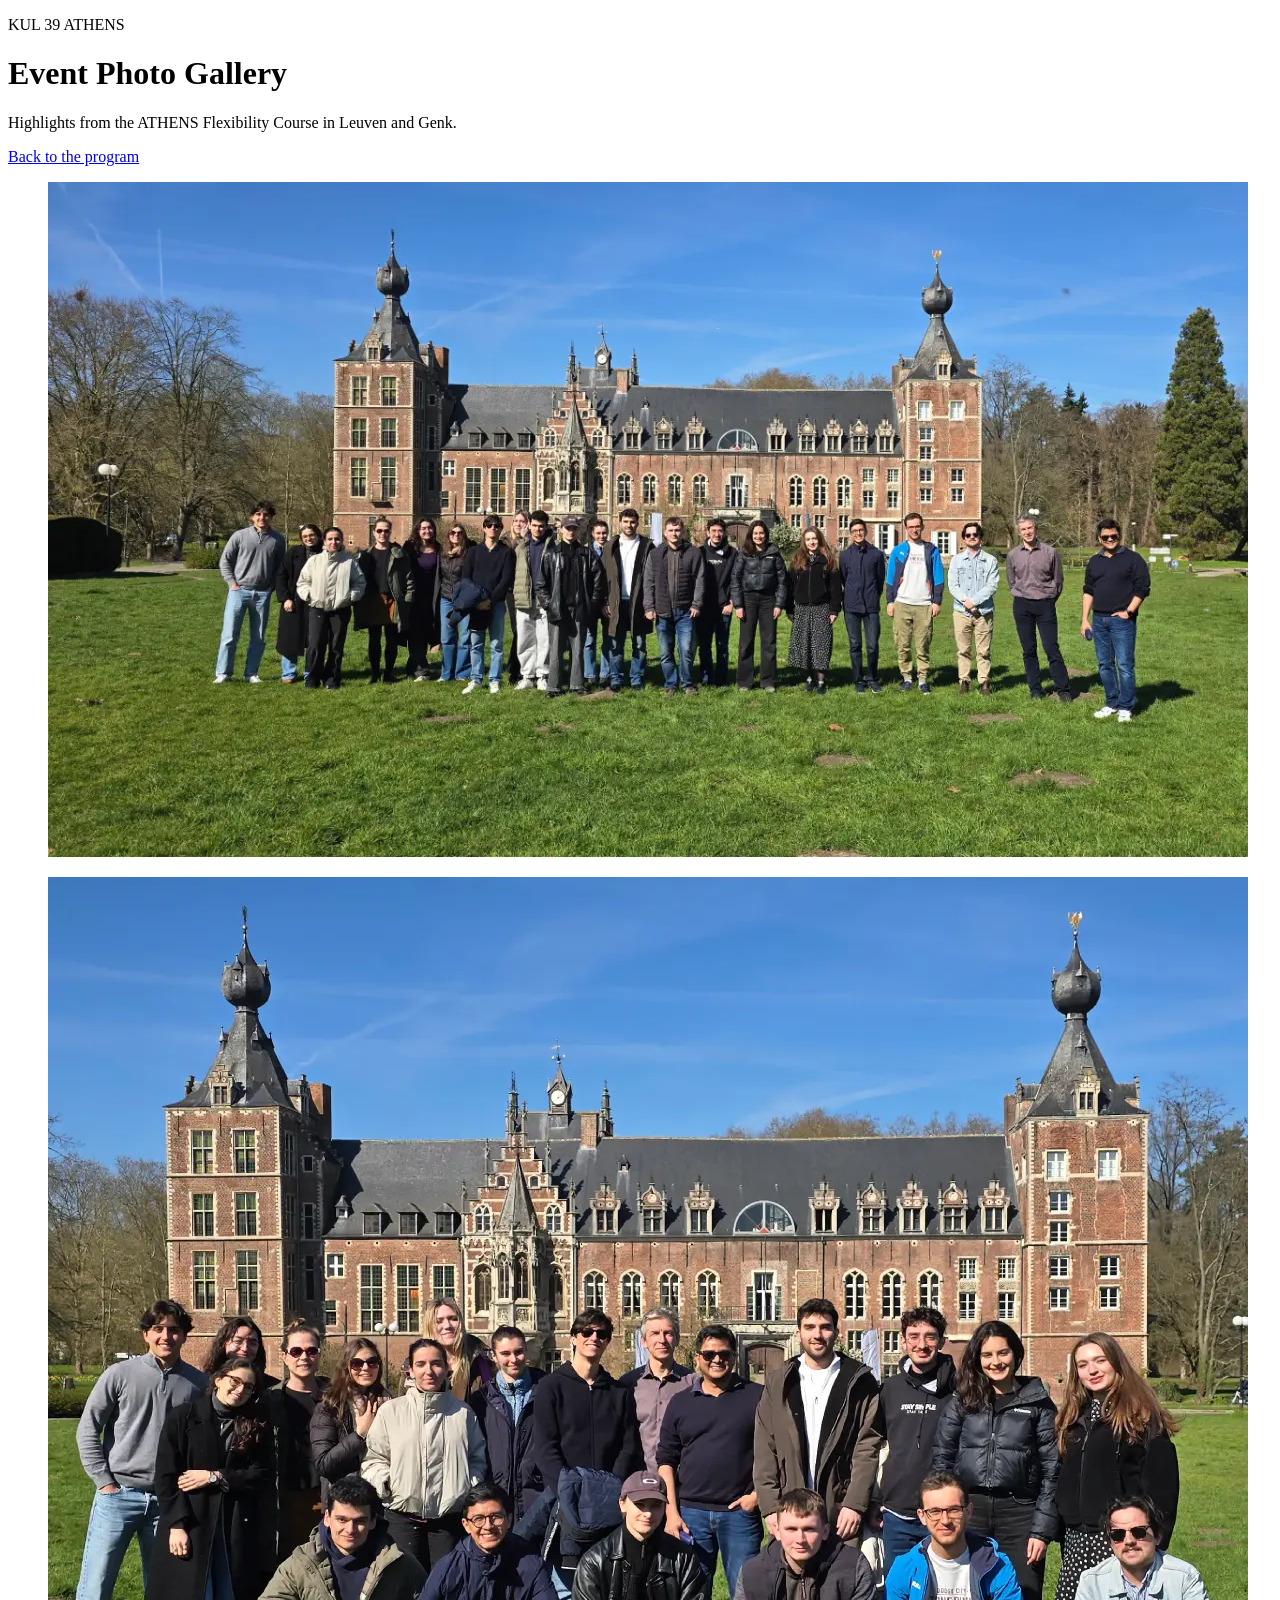
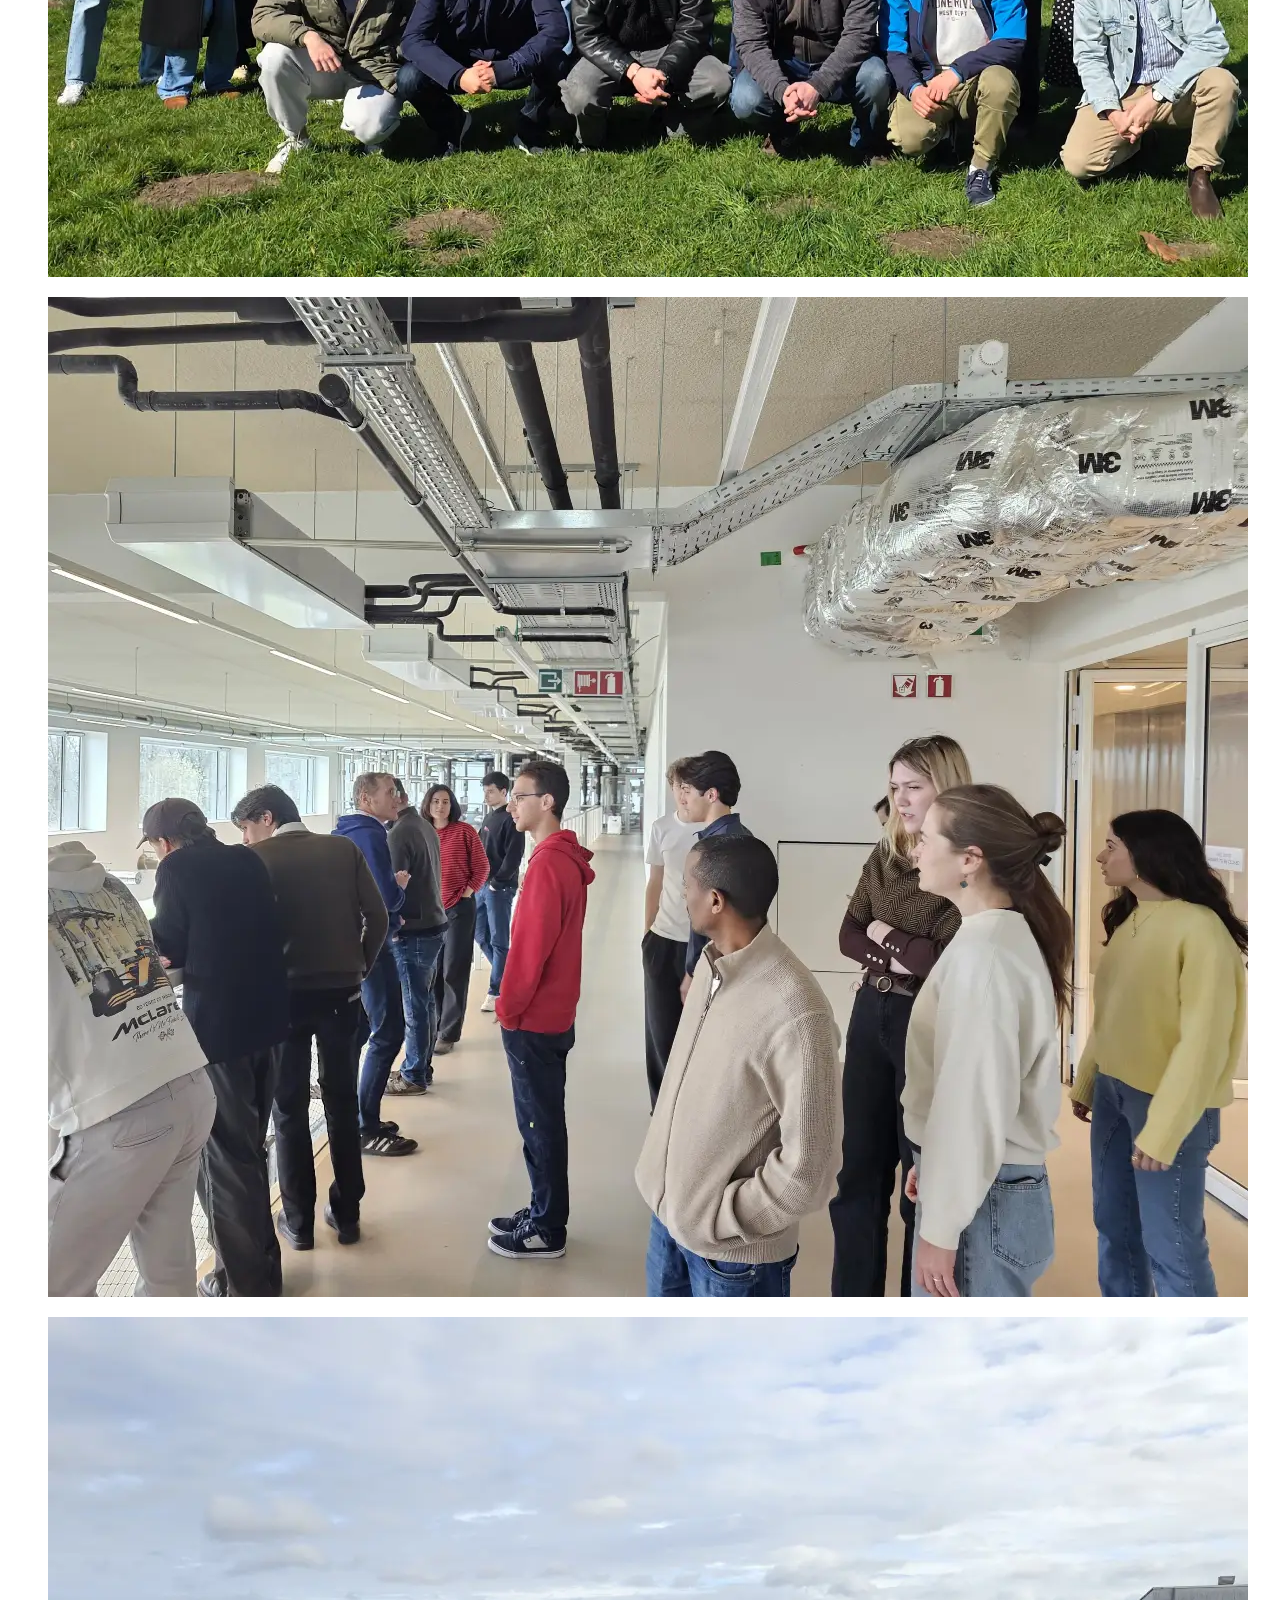
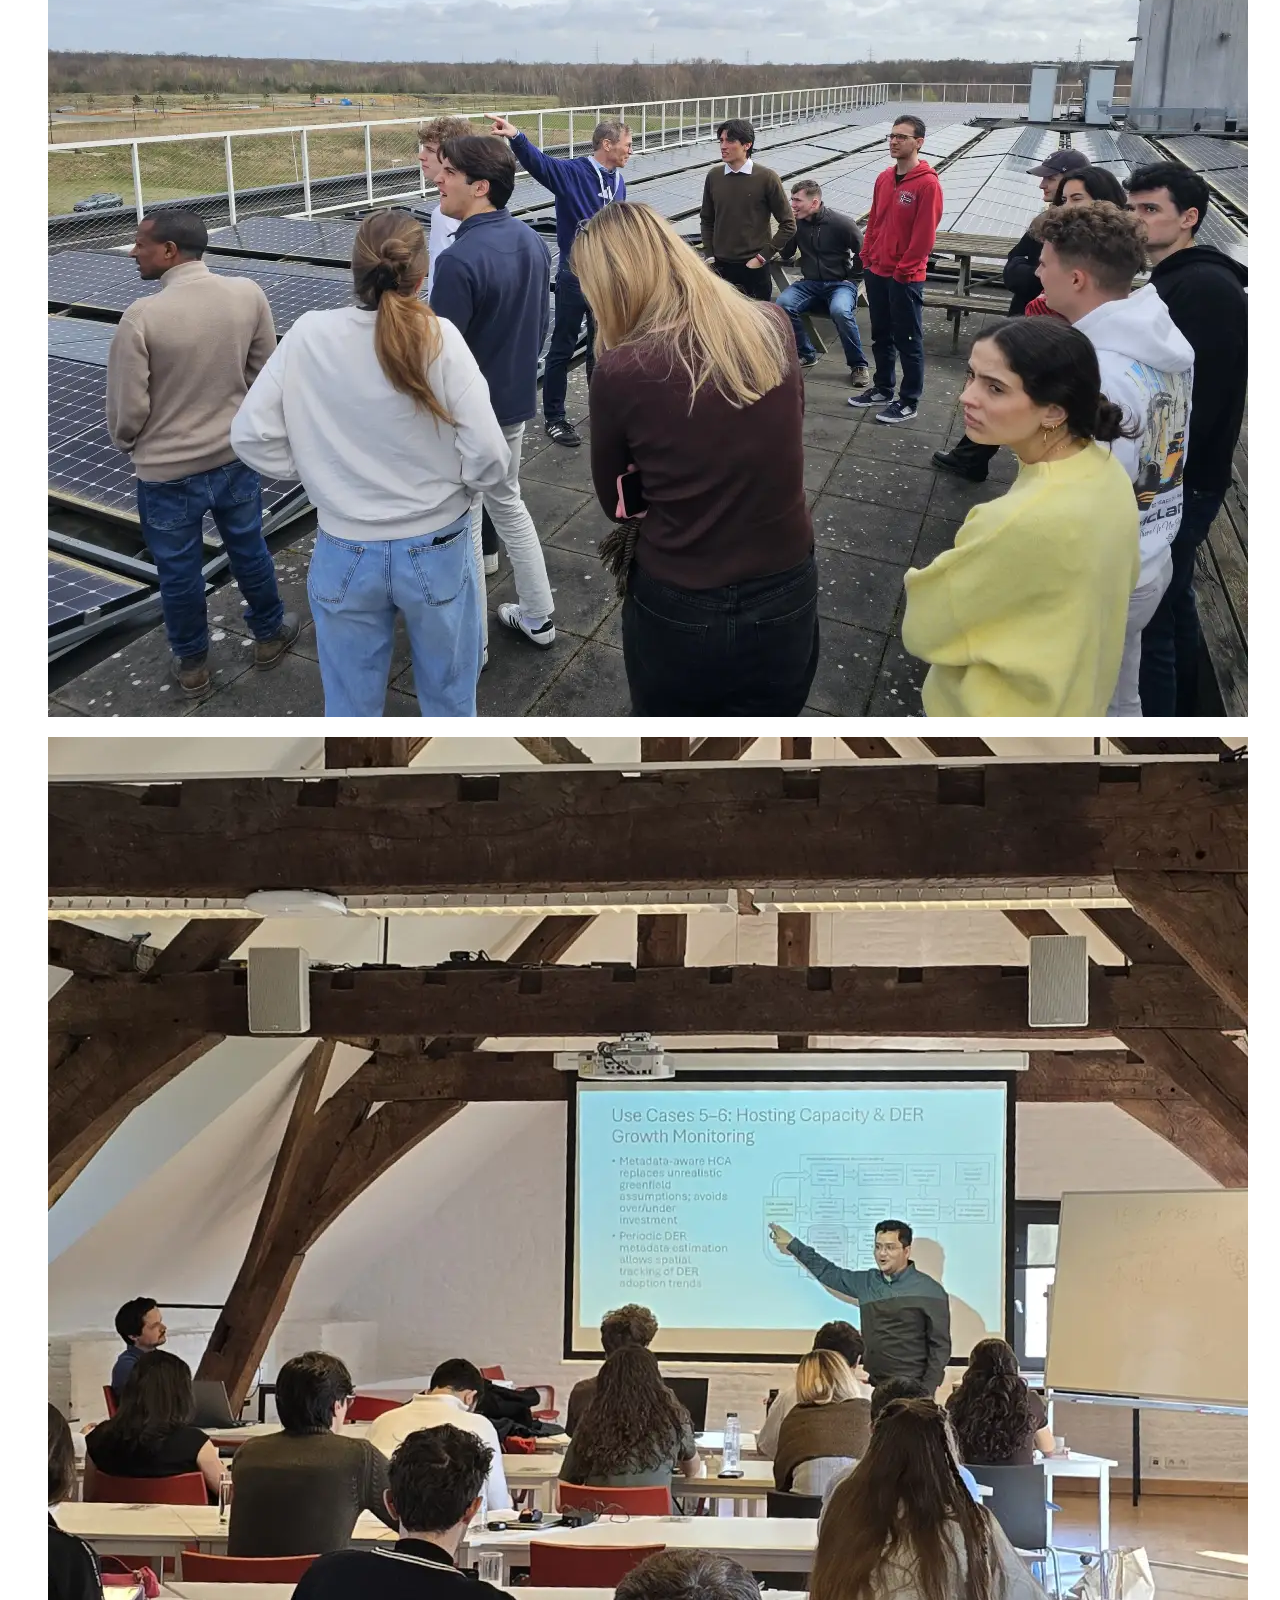
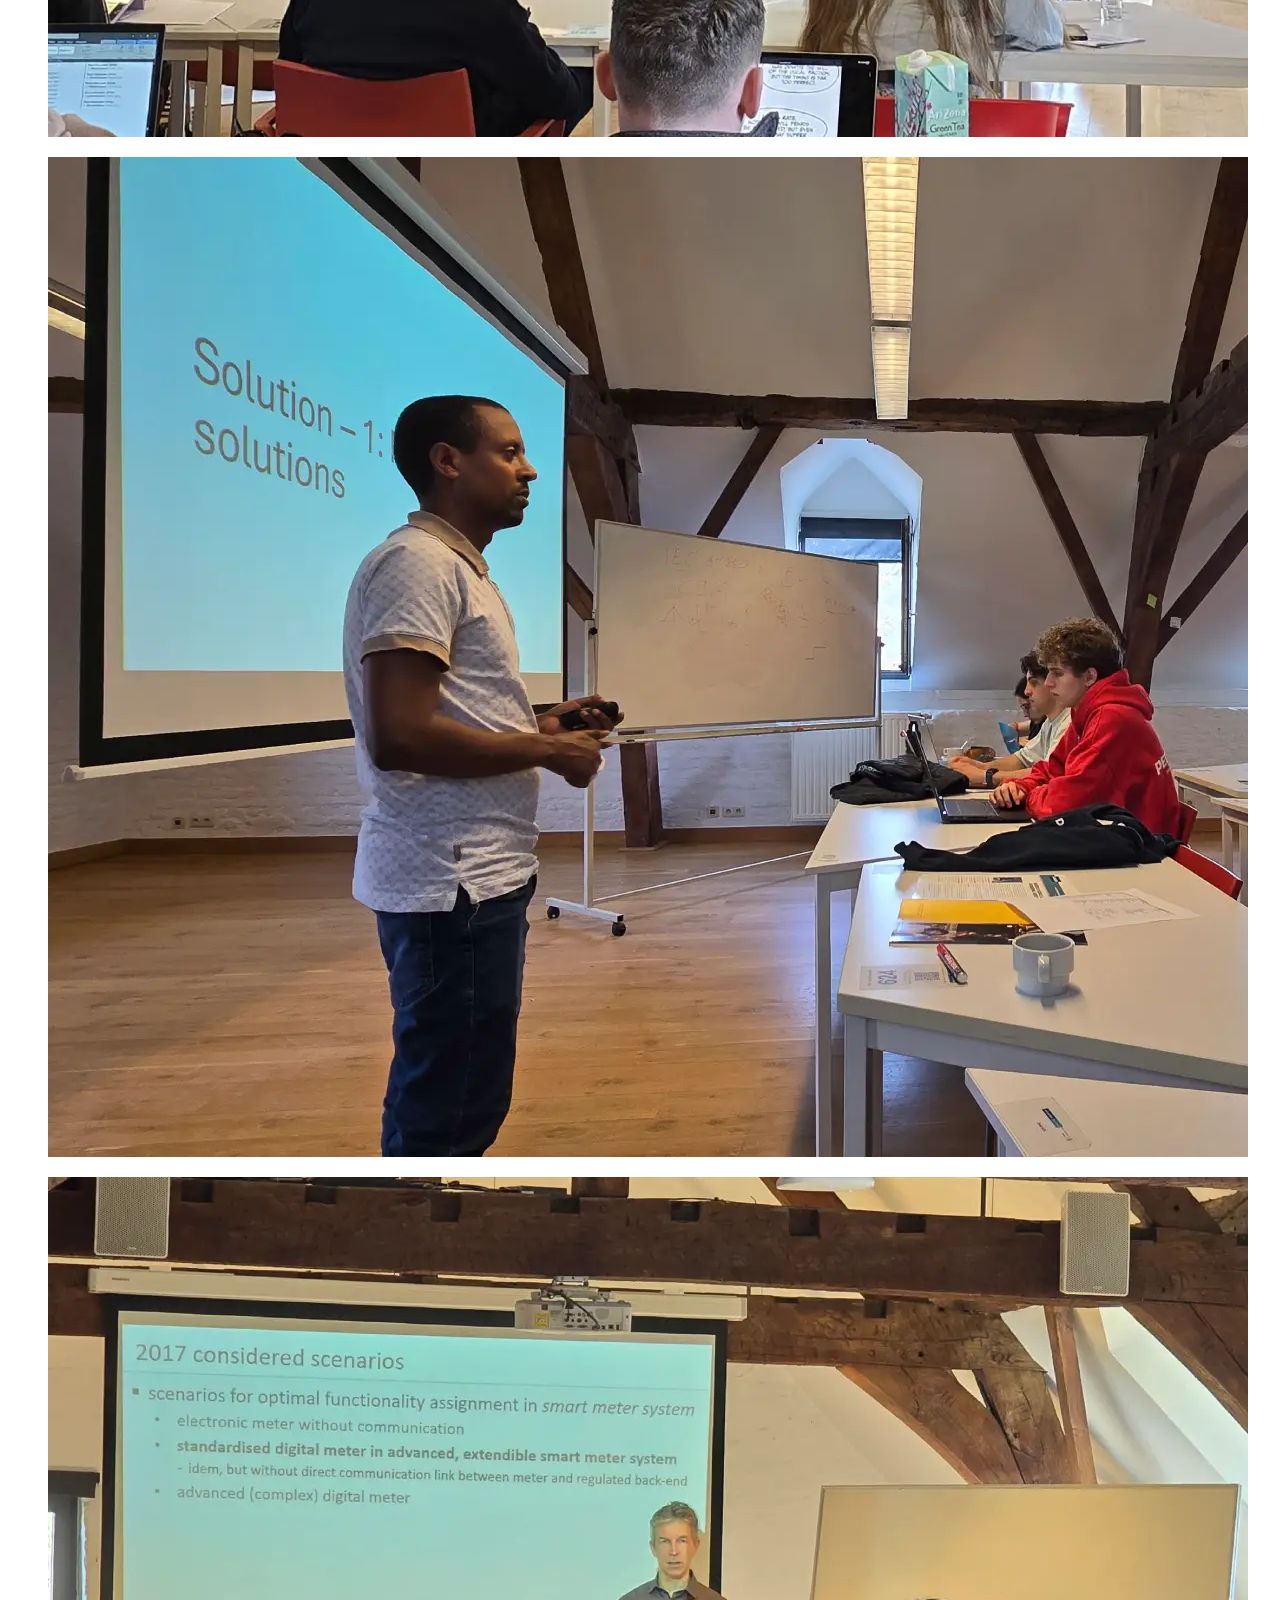
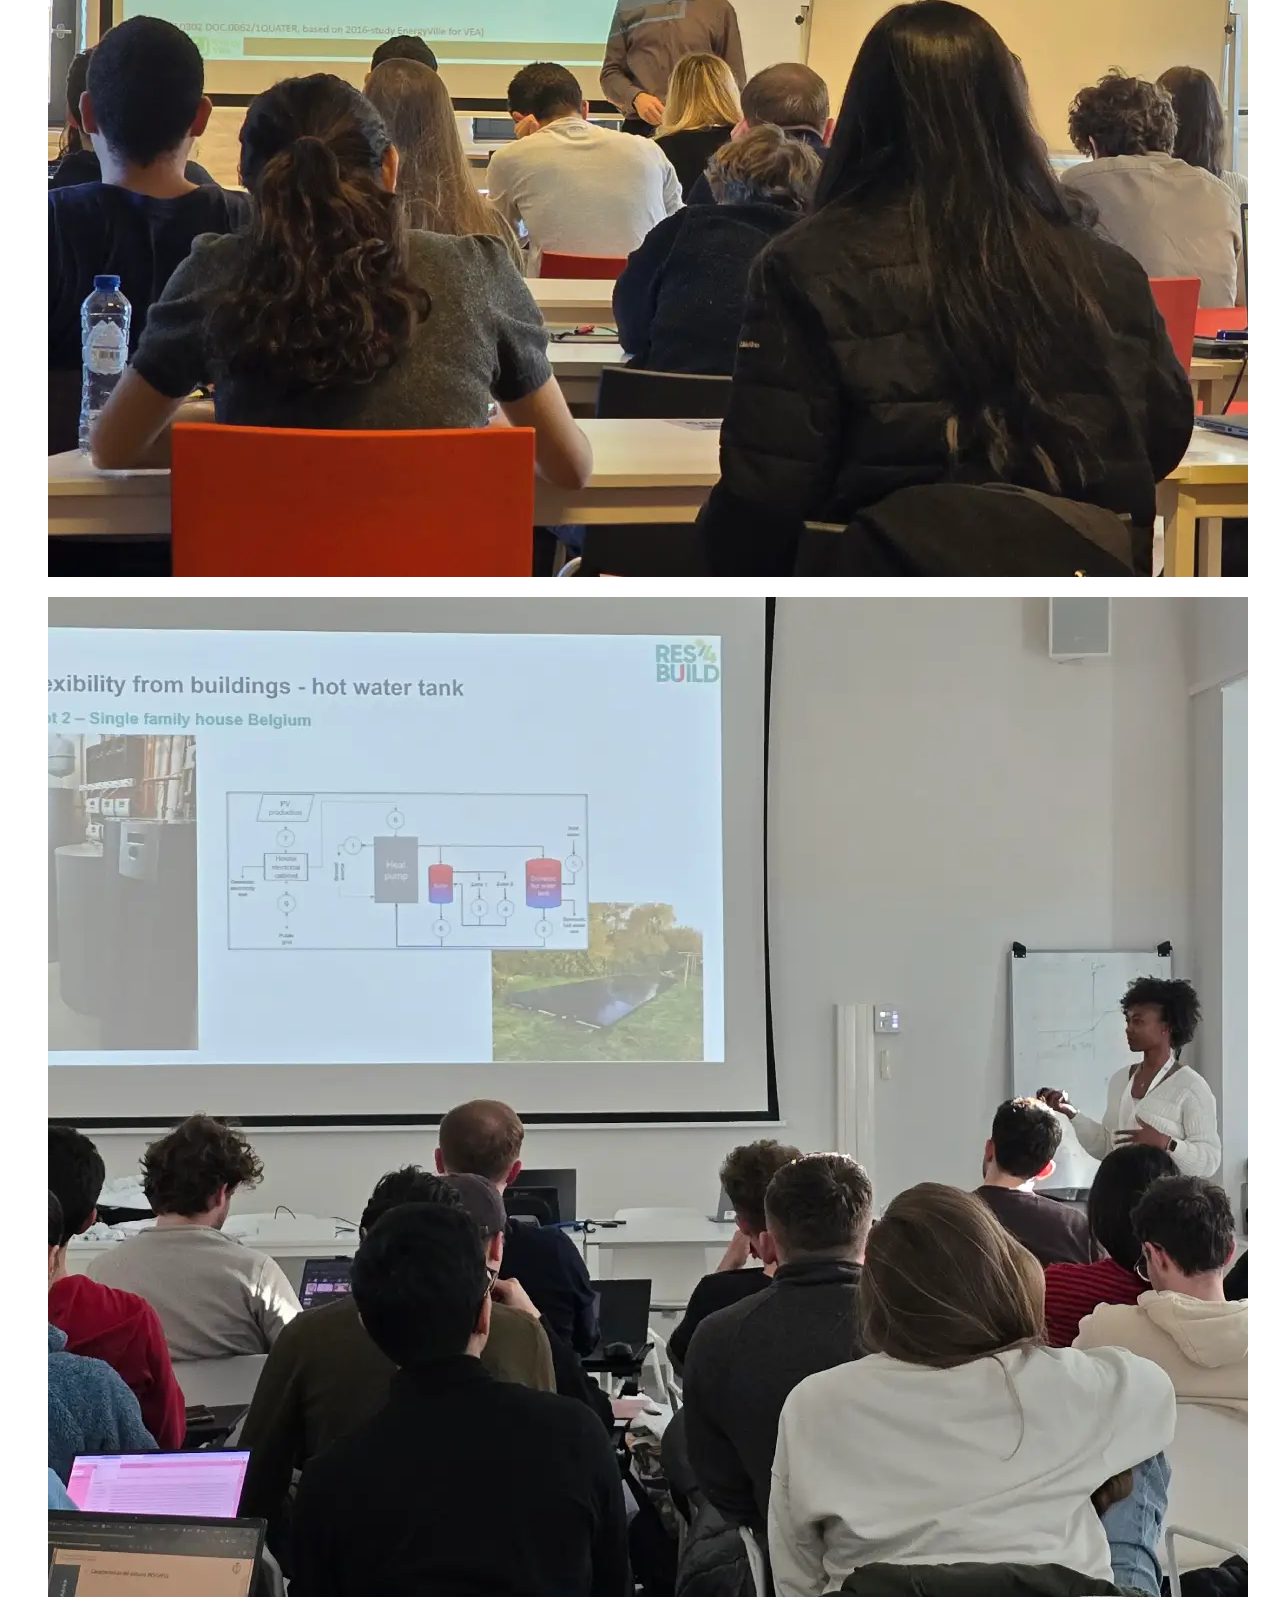
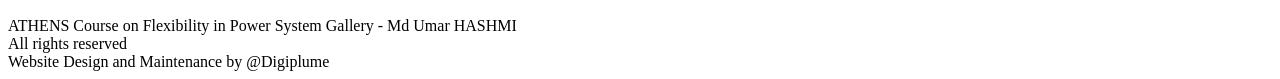
==== gallery.html @ 5d3e53ae "adding visuals" ====
<!doctype html>
<html lang="en">
  <head>
    <meta charset="UTF-8" />
    <meta
      name="viewport"
      content="width=device-width, initial-scale=1.0"
    />
    <title>ATHENS Flexibility Course Gallery</title>
    <meta
      name="description"
      content="Photo gallery of the ATHENS Flexibility Course event."
    />
    <link rel="stylesheet" href="styles.css" />
    <link rel="stylesheet" href="gallery.css" />
  </head>
  <body>
    <header class="hero">
      <div class="container">
        <p class="eyebrow">KUL 39 ATHENS</p>
        <h1>Event Photo Gallery</h1>
        <p class="subtitle">
          Highlights from the ATHENS Flexibility Course in Leuven and Genk.
        </p>

        <nav class="quick-nav" aria-label="Gallery navigation">
          <a href="index.html">Back to the program</a>
        </nav>
      </div>
    </header>

    <main class="container">
      <section class="section-card">
        <div class="gallery-grid">
          <figure class="gallery-item">
            <a href="assets/img/gallery/1.webp" target="_blank"
              rel="noopener">
              <img
                src="assets/img/gallery/1.webp"
                alt="KUL participants in front of Aarenberg castle"
                loading="lazy"
              />
            </a>
            <!-- <figcaption>in front of Aarenberg castle Leuven</figcaption> -->
          </figure>

          <figure class="gallery-item">
            <a href="assets/img/gallery/2.webp" target="_blank"
              rel="noopener">
              <img
                src="assets/img/gallery/2.webp"
                alt="in front of arenberg castle"
                loading="lazy"
              />
            </a>
            <!-- <figcaption>EnergyVille lab visit in Genk</figcaption> -->
          </figure>

          <figure class="gallery-item">
            <a href="assets/img/gallery/3.webp" target="_blank"
              rel="noopener">
              <img
                src="assets/img/gallery/3.webp"
                alt="Lab visit in Genk"
                loading="lazy"
              />
            </a>
            <!-- <figcaption>Industry talks</figcaption> -->
          </figure>

          <figure class="gallery-item">
            <a href="assets/img/gallery/4.webp" target="_blank"
              rel="noopener">
              <img
                src="assets/img/gallery/4.webp"
                alt="Lab visit in Genk"
                loading="lazy"
              />
            </a>
            <!-- <figcaption>Participants and instructors</figcaption> -->
          </figure>

          <figure class="gallery-item">
            <a href="assets/img/gallery/5.webp" target="_blank"
              rel="noopener">
              <img
                src="assets/img/gallery/5.webp"
                alt="Md Umar Hashmi giving a course"
                loading="lazy"
              />
            </a>
            <!-- <figcaption>Participants and instructors</figcaption> -->
          </figure>

          <figure class="gallery-item">
            <a href="assets/img/gallery/6.webp" target="_blank"
              rel="noopener">
              <img
                src="assets/img/gallery/6.webp"
                alt="Ilias giving course"
                loading="lazy"
              />
            </a>
            <!-- <figcaption>Participants and instructors</figcaption> -->
          </figure>

          <figure class="gallery-item">
            <a href="assets/img/gallery/7.webp" target="_blank"
              rel="noopener">
              <img
                src="assets/img/gallery/7.webp"
                alt="Geert giving a course"
                loading="lazy"
              />
            </a>
            <!-- <figcaption>Participants and instructors</figcaption> -->
          </figure>

          <figure class="gallery-item">
            <a href="assets/img/gallery/8.webp" target="_blank"
              rel="noopener">
              <img
                src="assets/img/gallery/8.webp"
                alt="Course in Leuven"
                loading="lazy"
              />
            </a>
            <!-- <figcaption>Participants and instructors</figcaption> -->
          </figure>



        </div>
      </section>
    </main>

    <footer>
      <div class="container">
        ATHENS Course on Flexibility in Power System Gallery - Md Umar HASHMI<br>
        All rights reserved<br>
        Website Design and Maintenance by @Digiplume
      </div>
    </footer>
  </body>
</html>
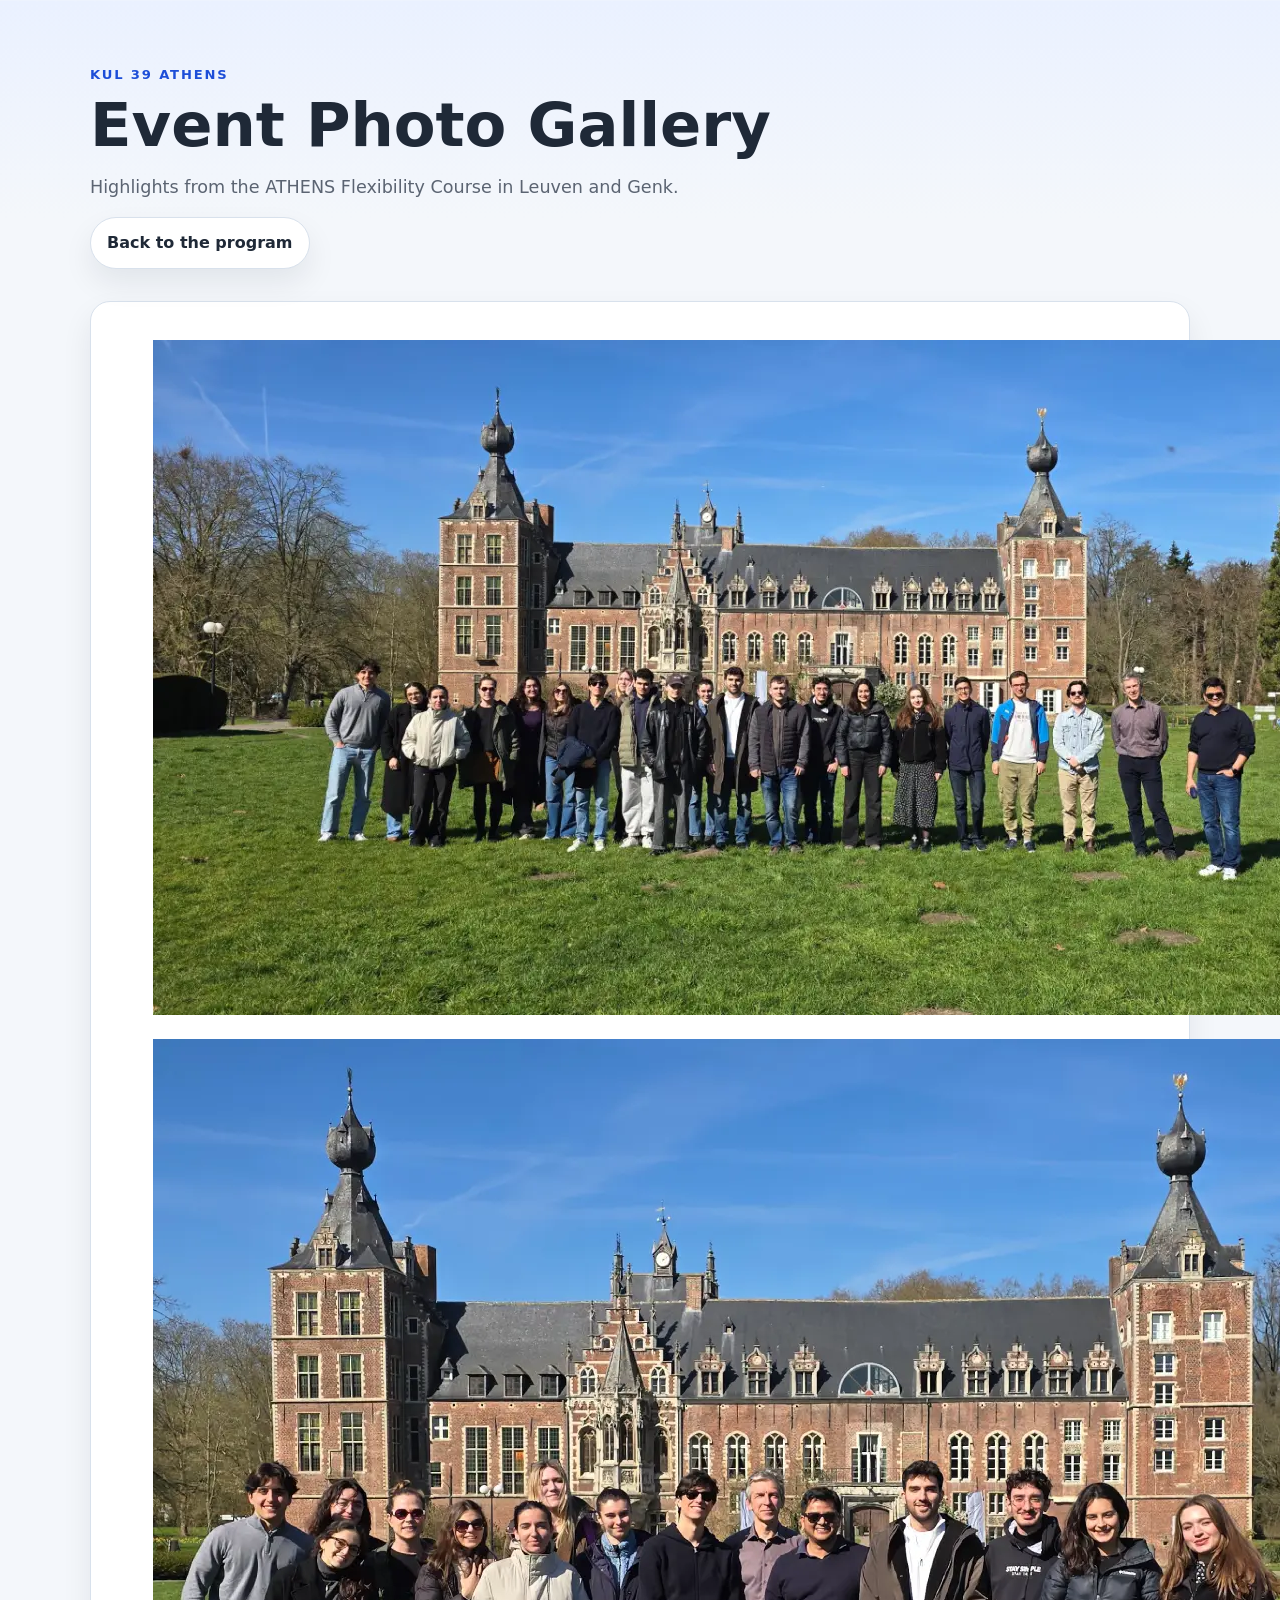
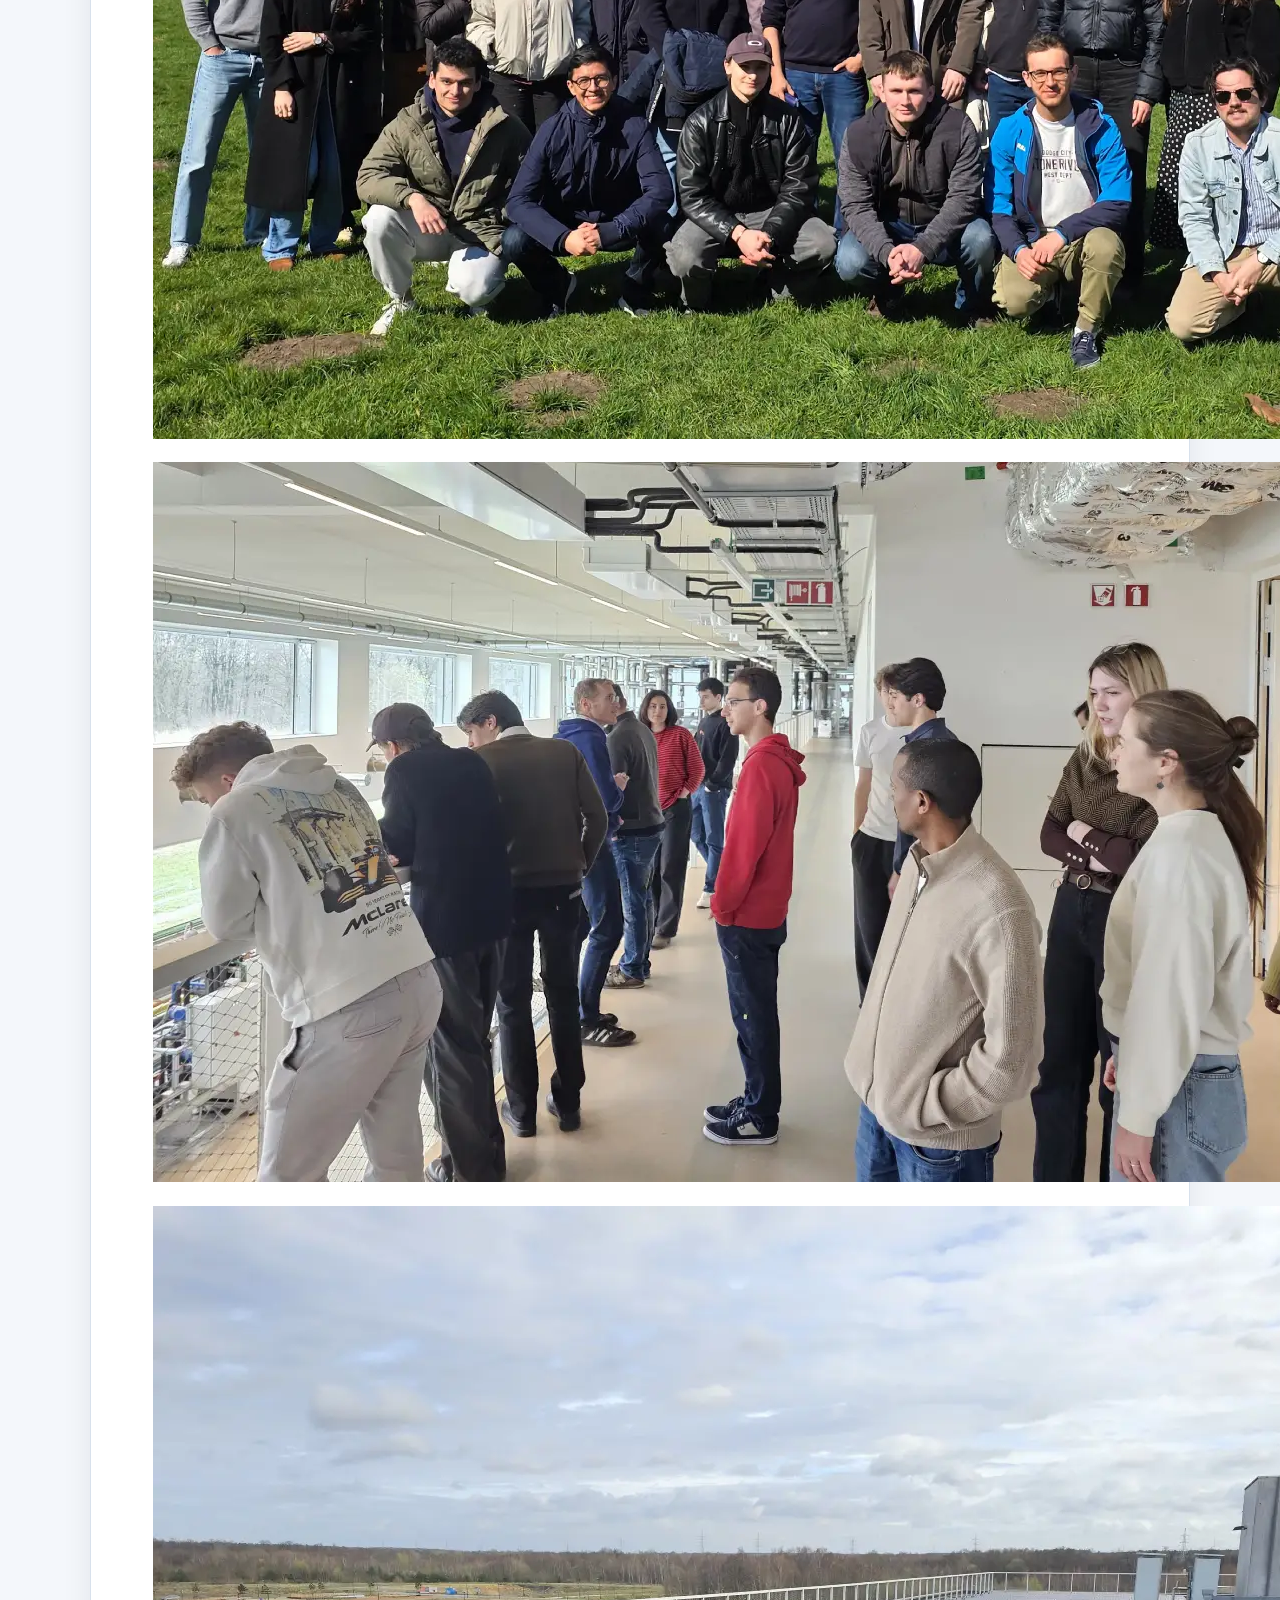
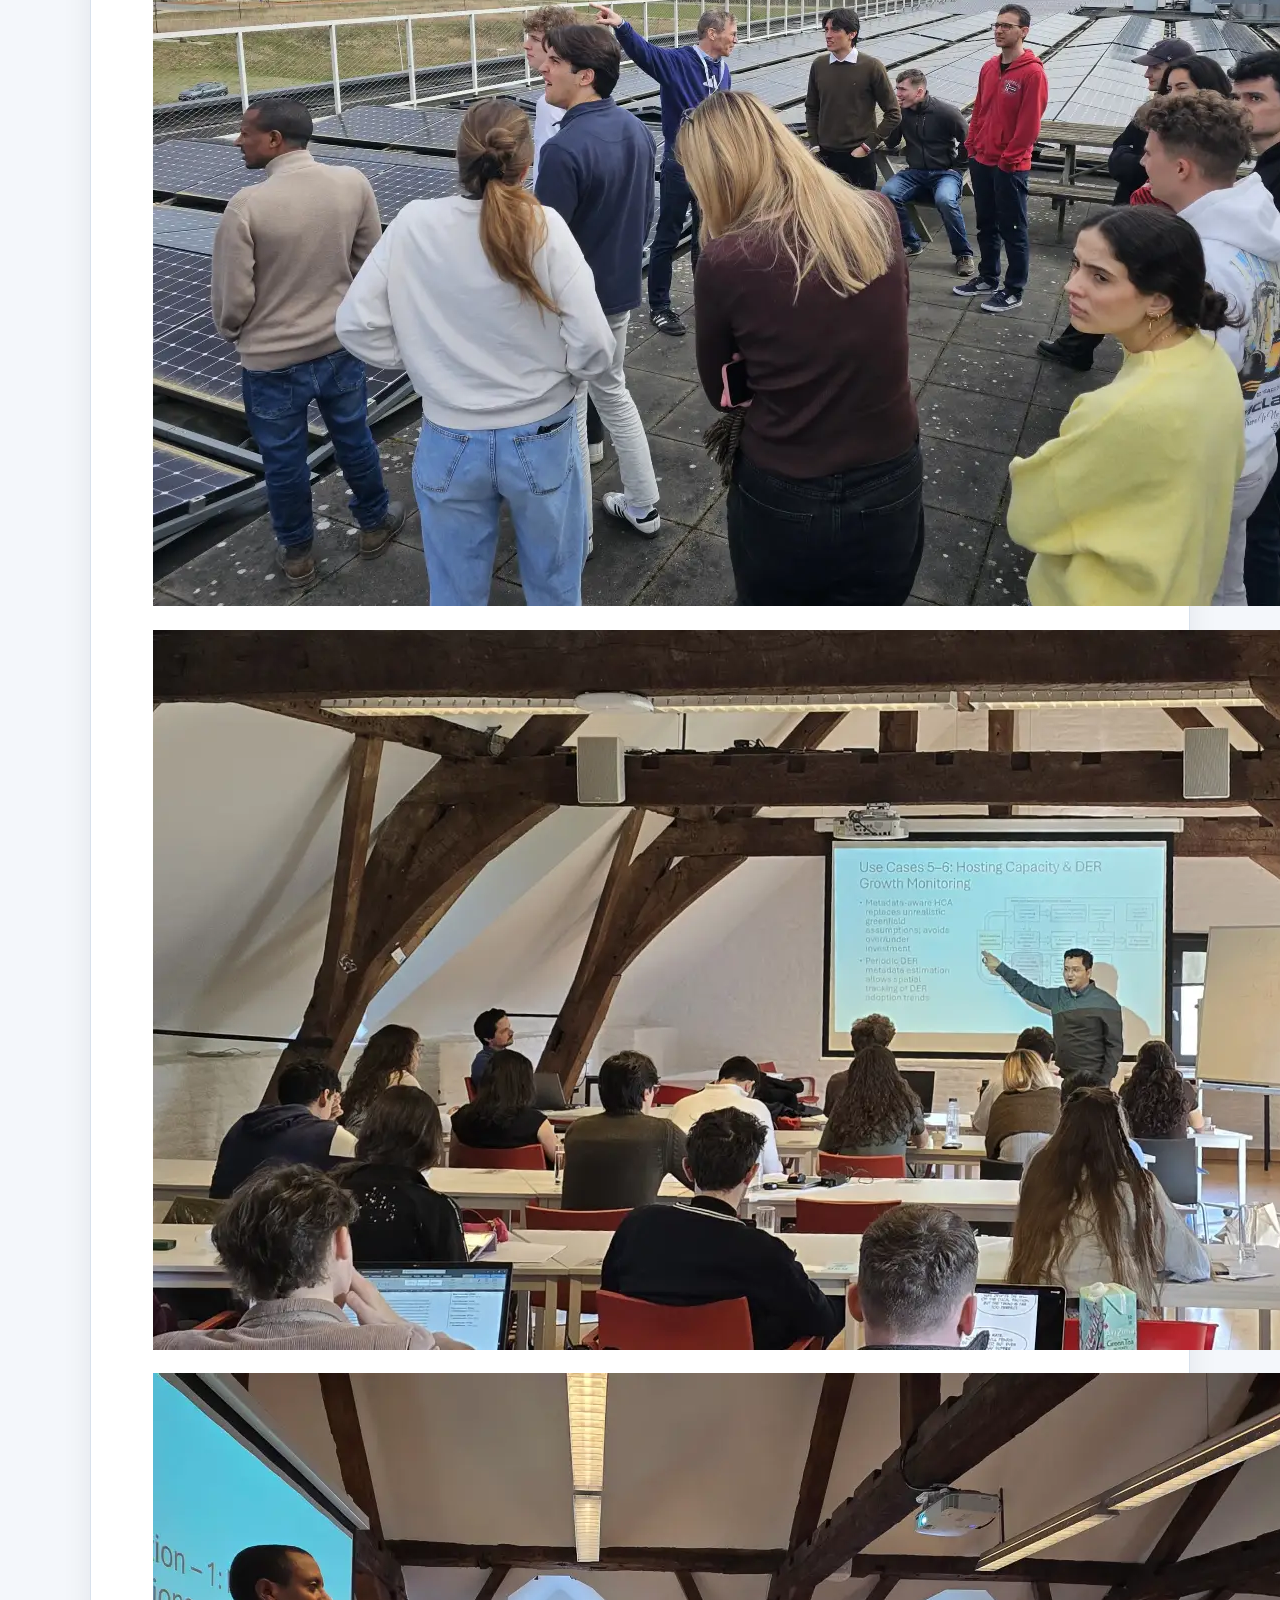
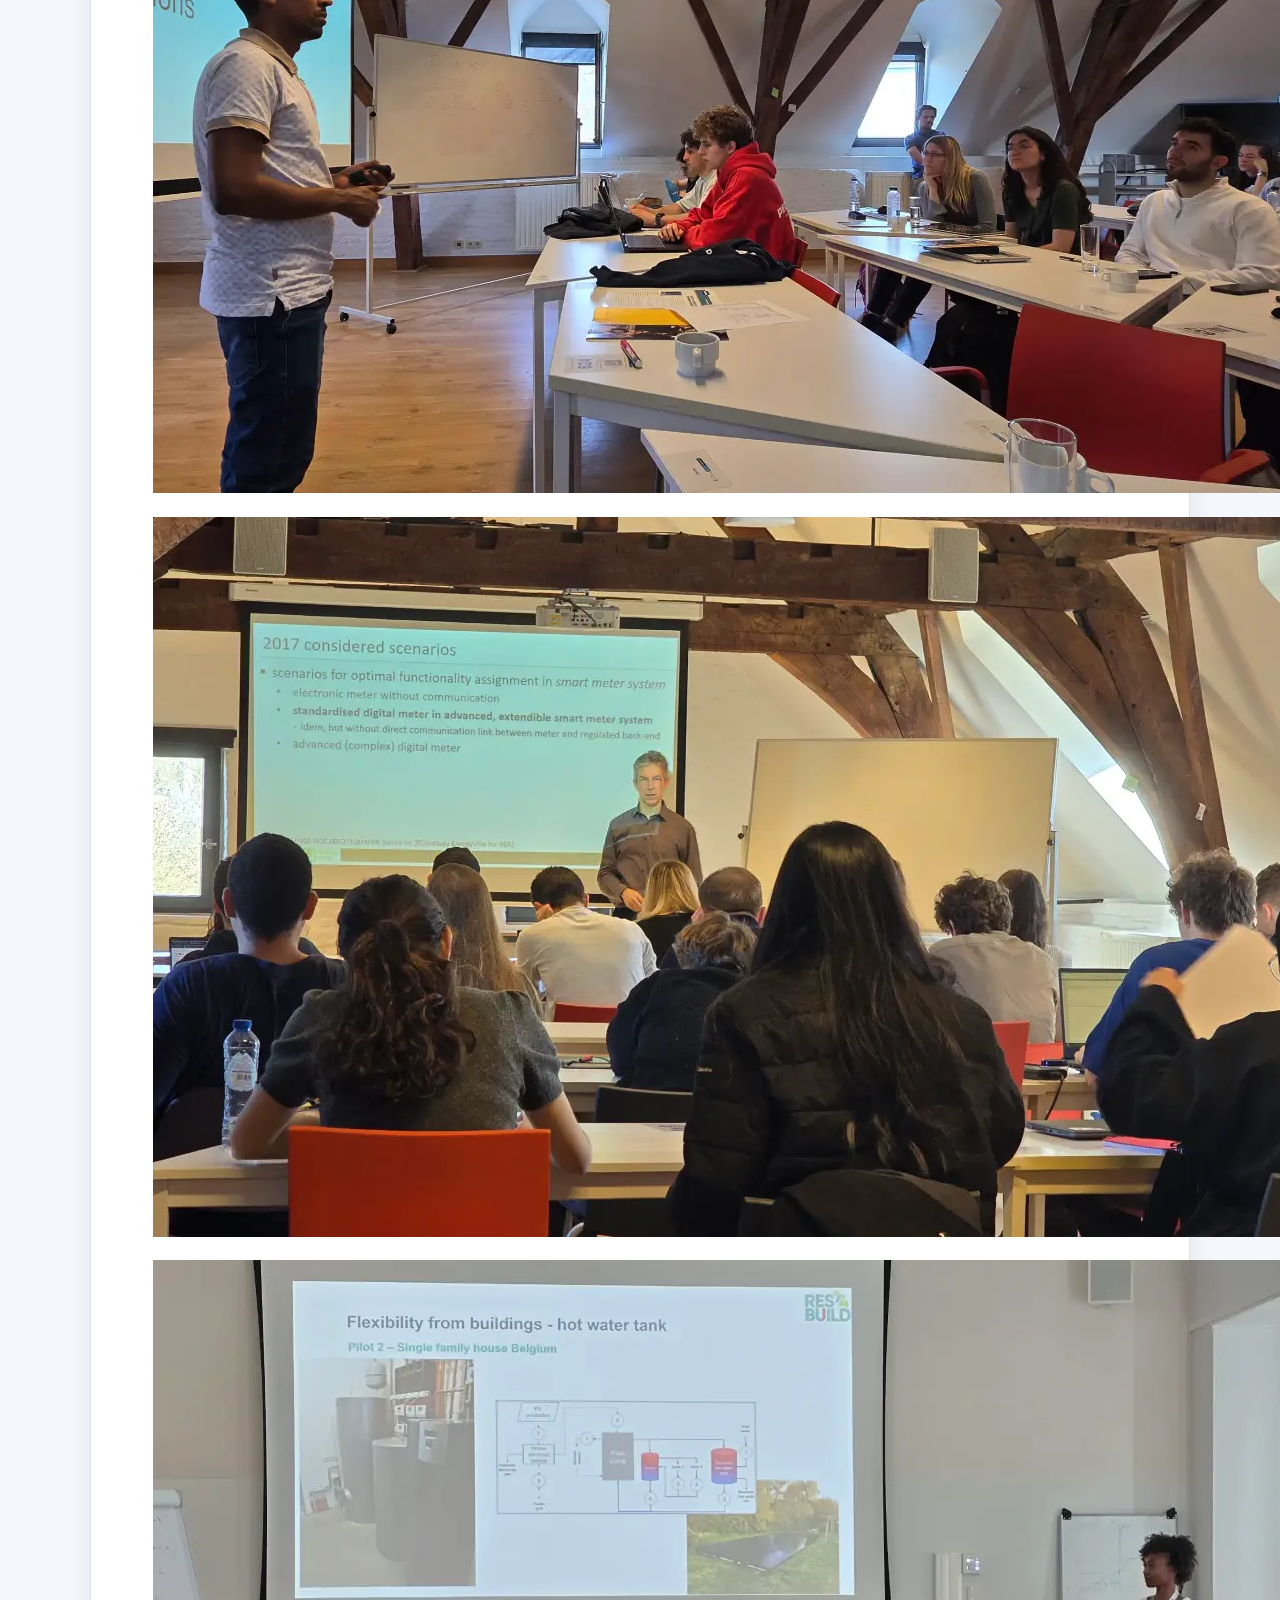
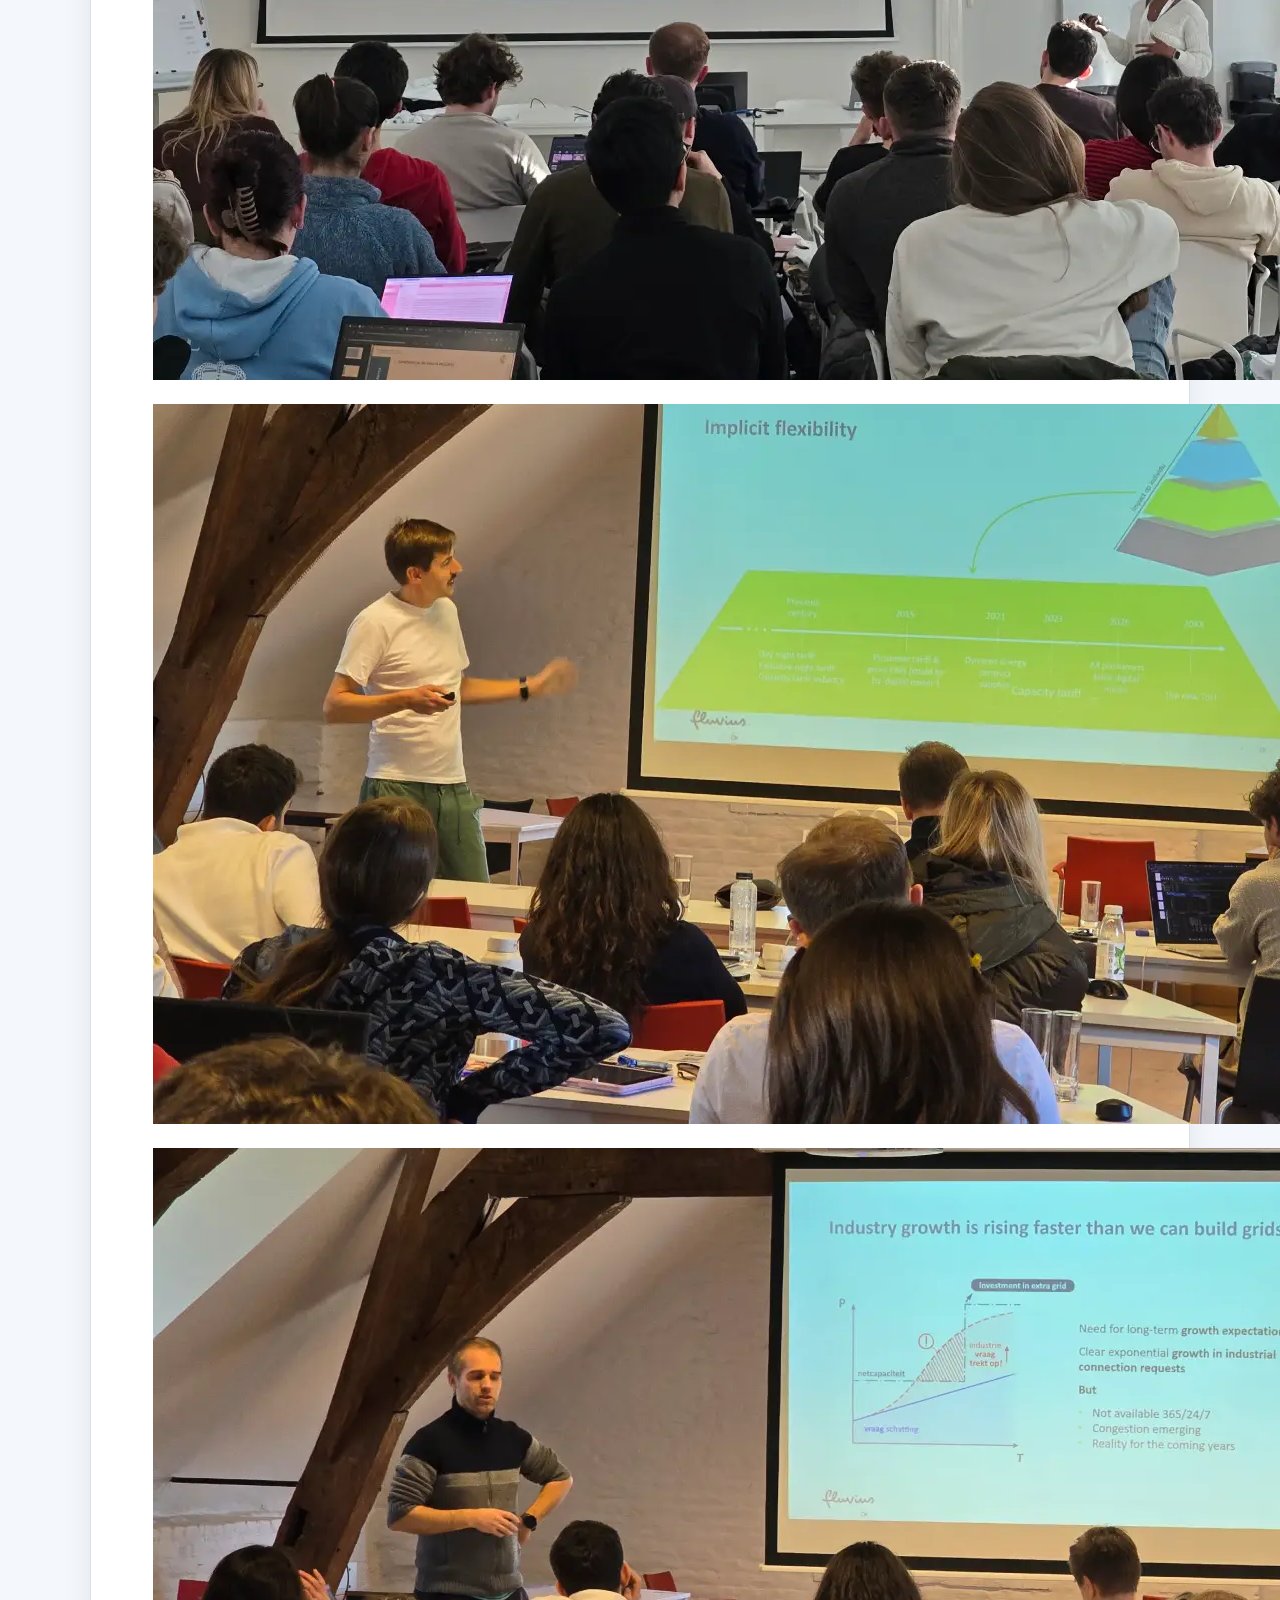
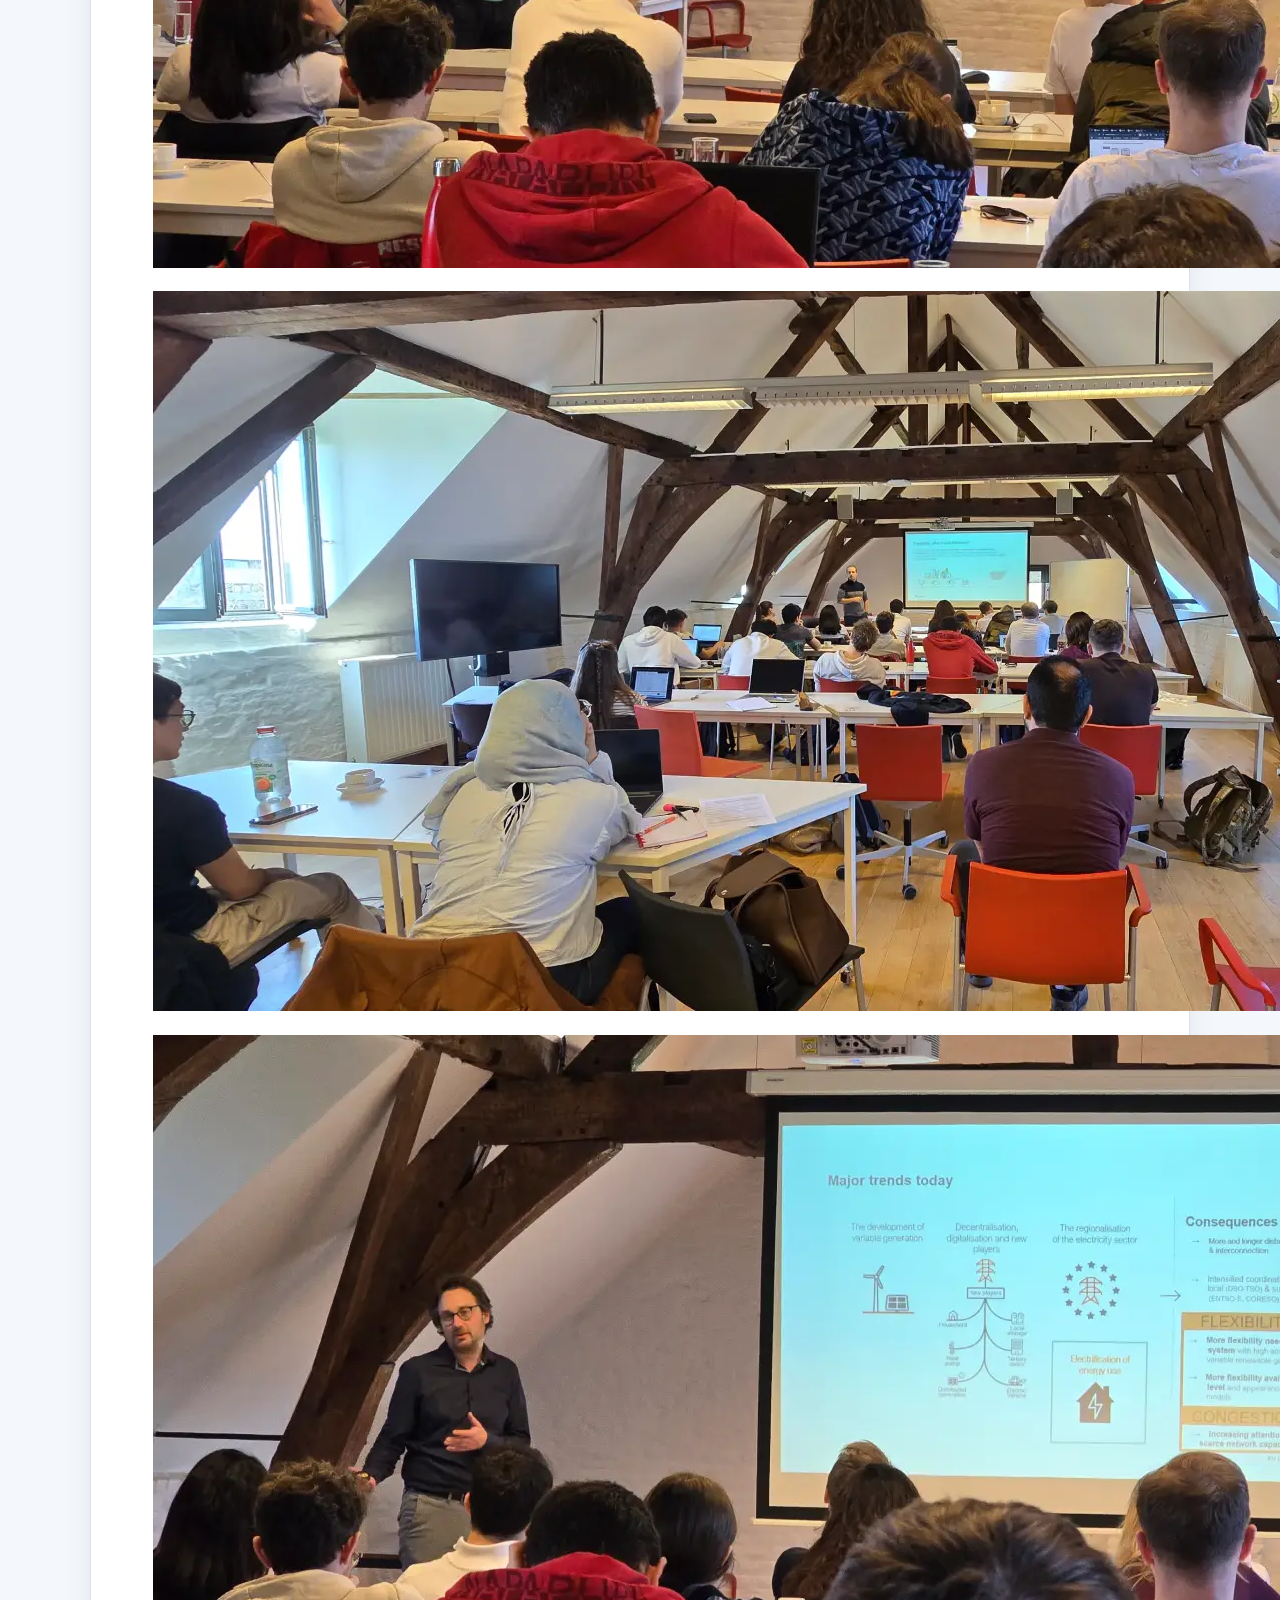
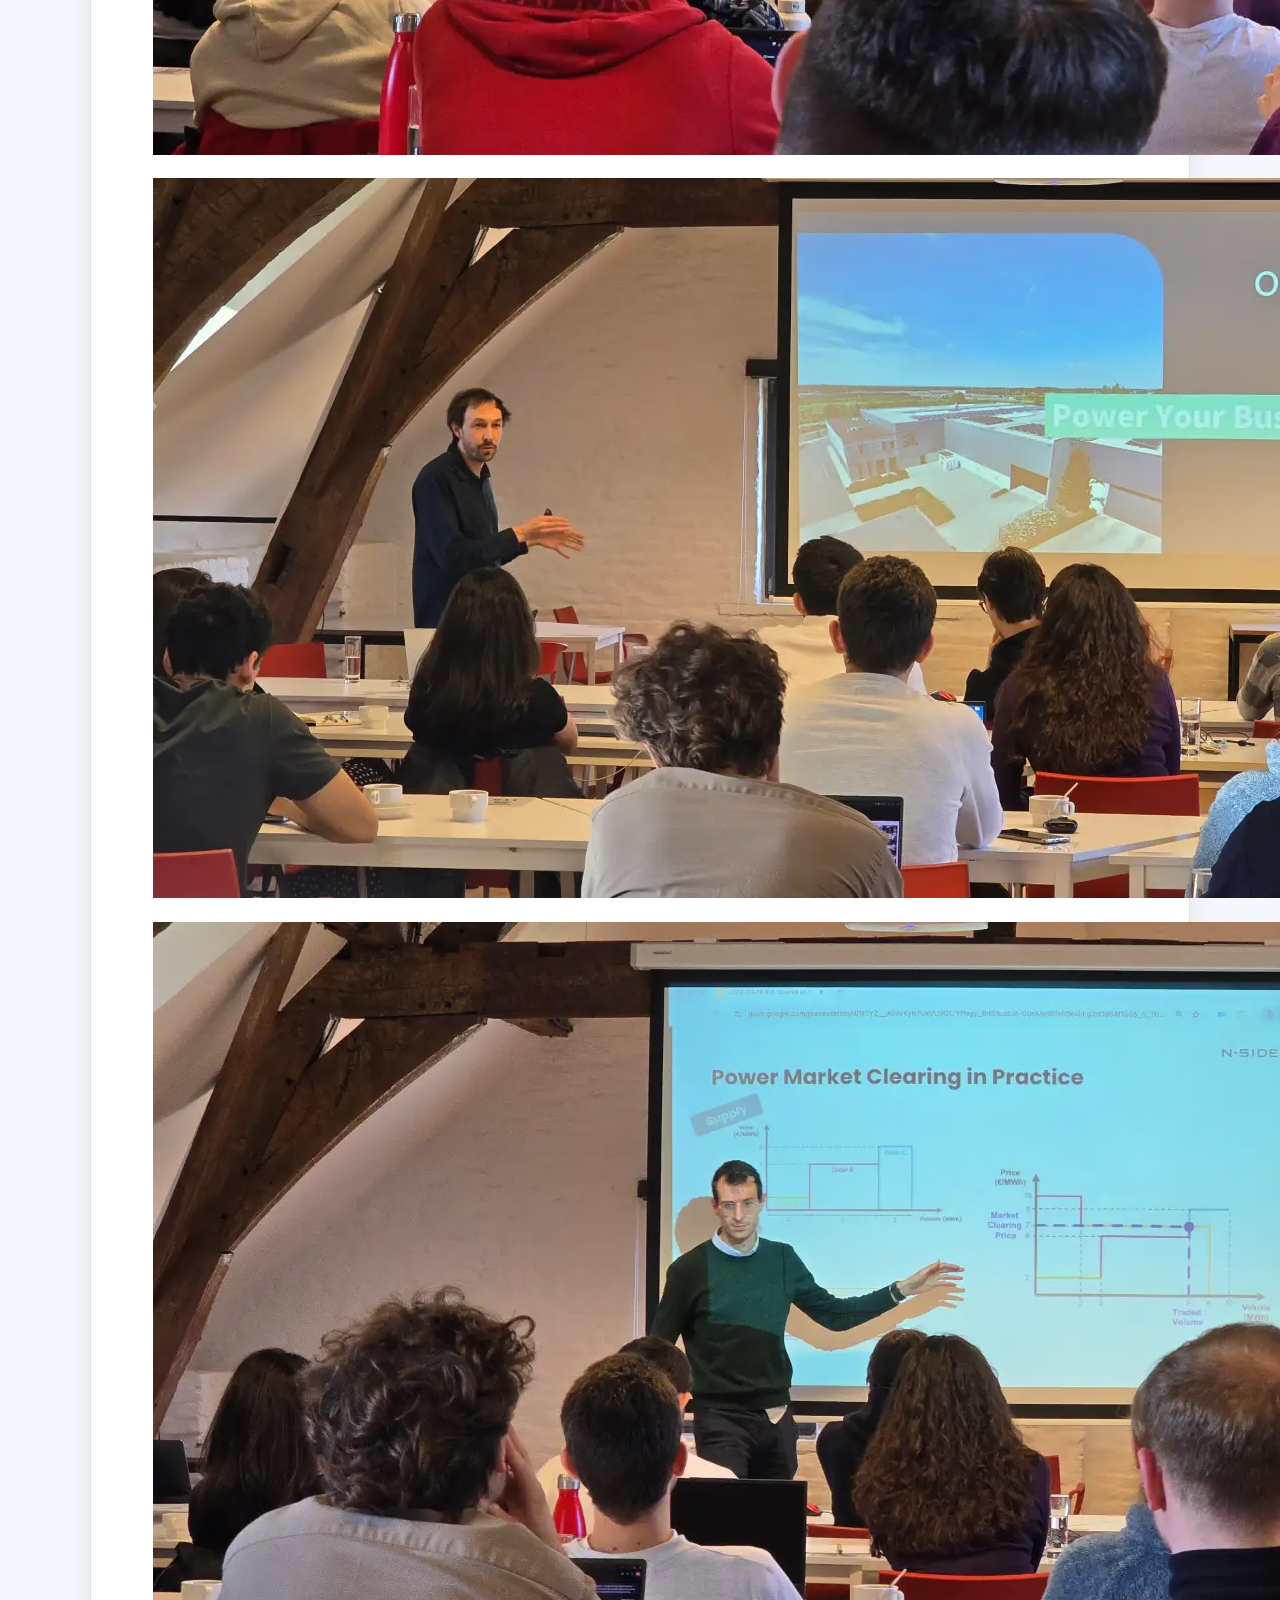
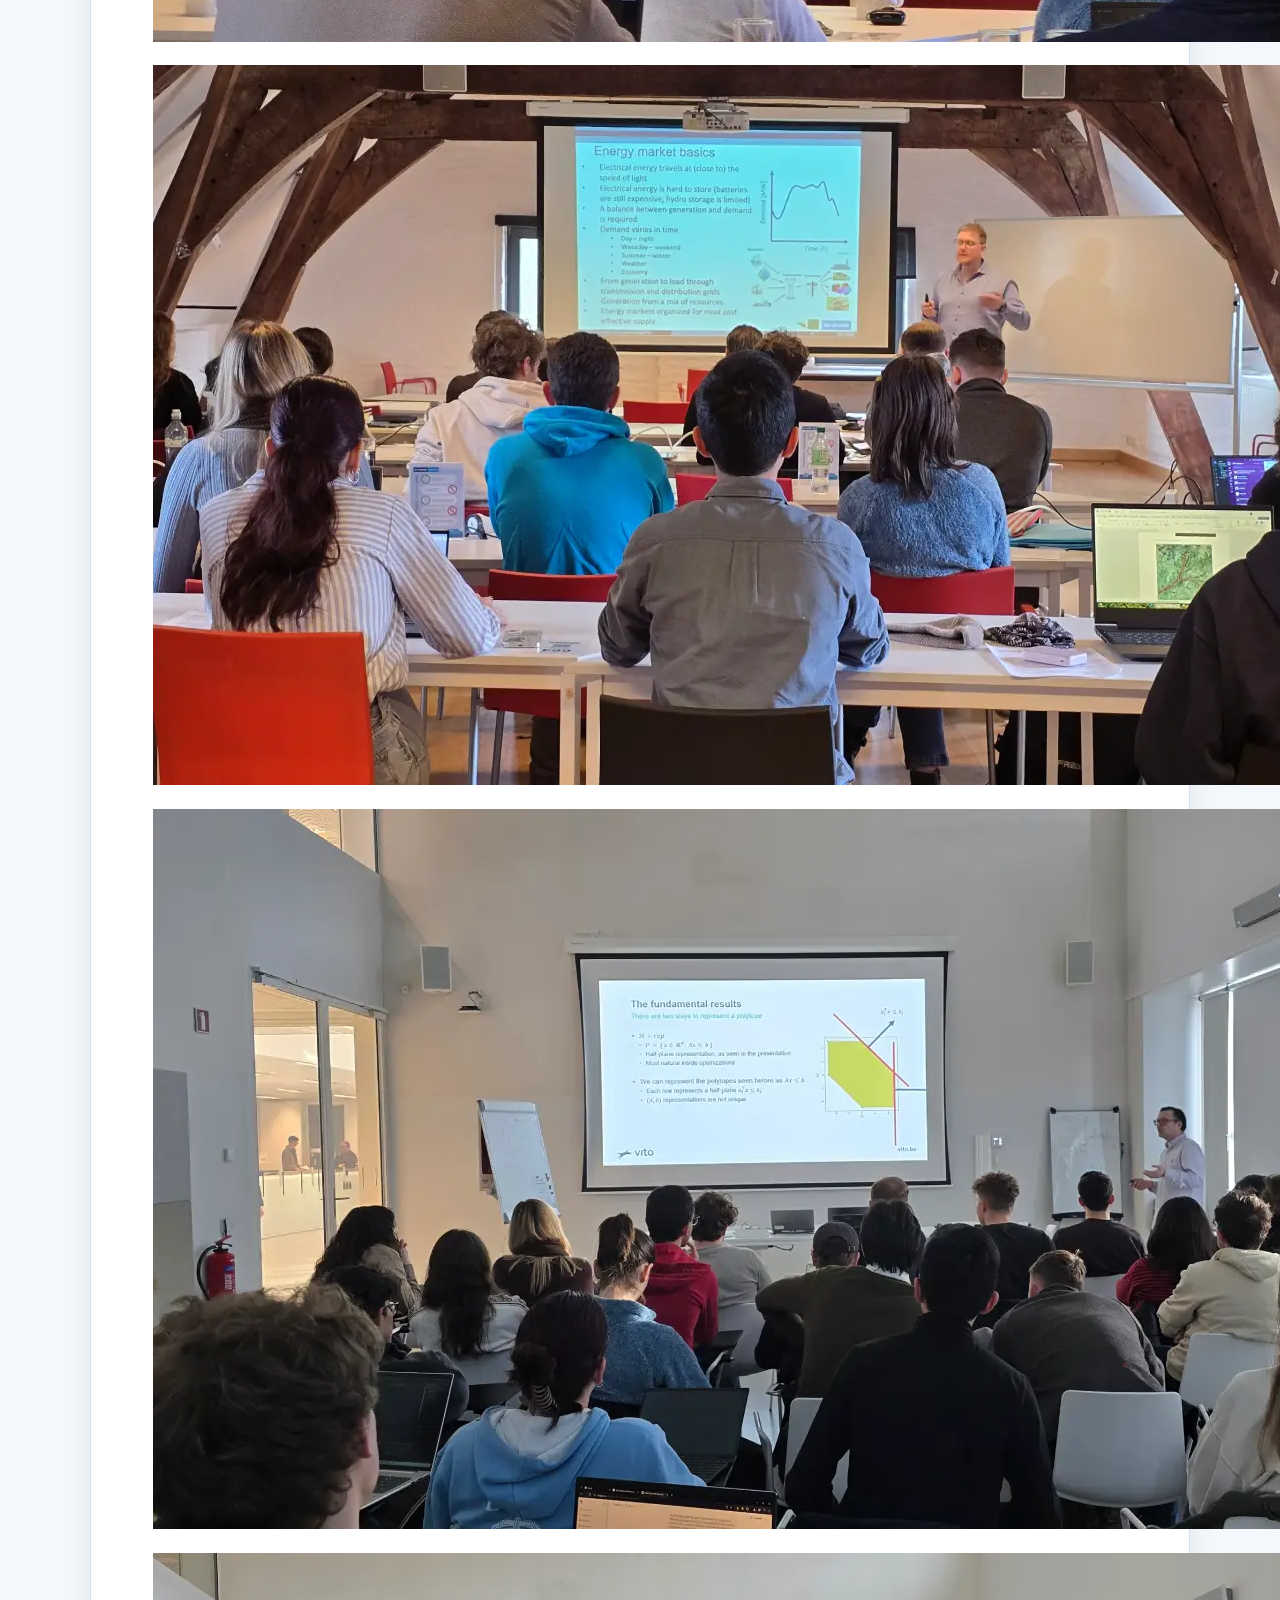
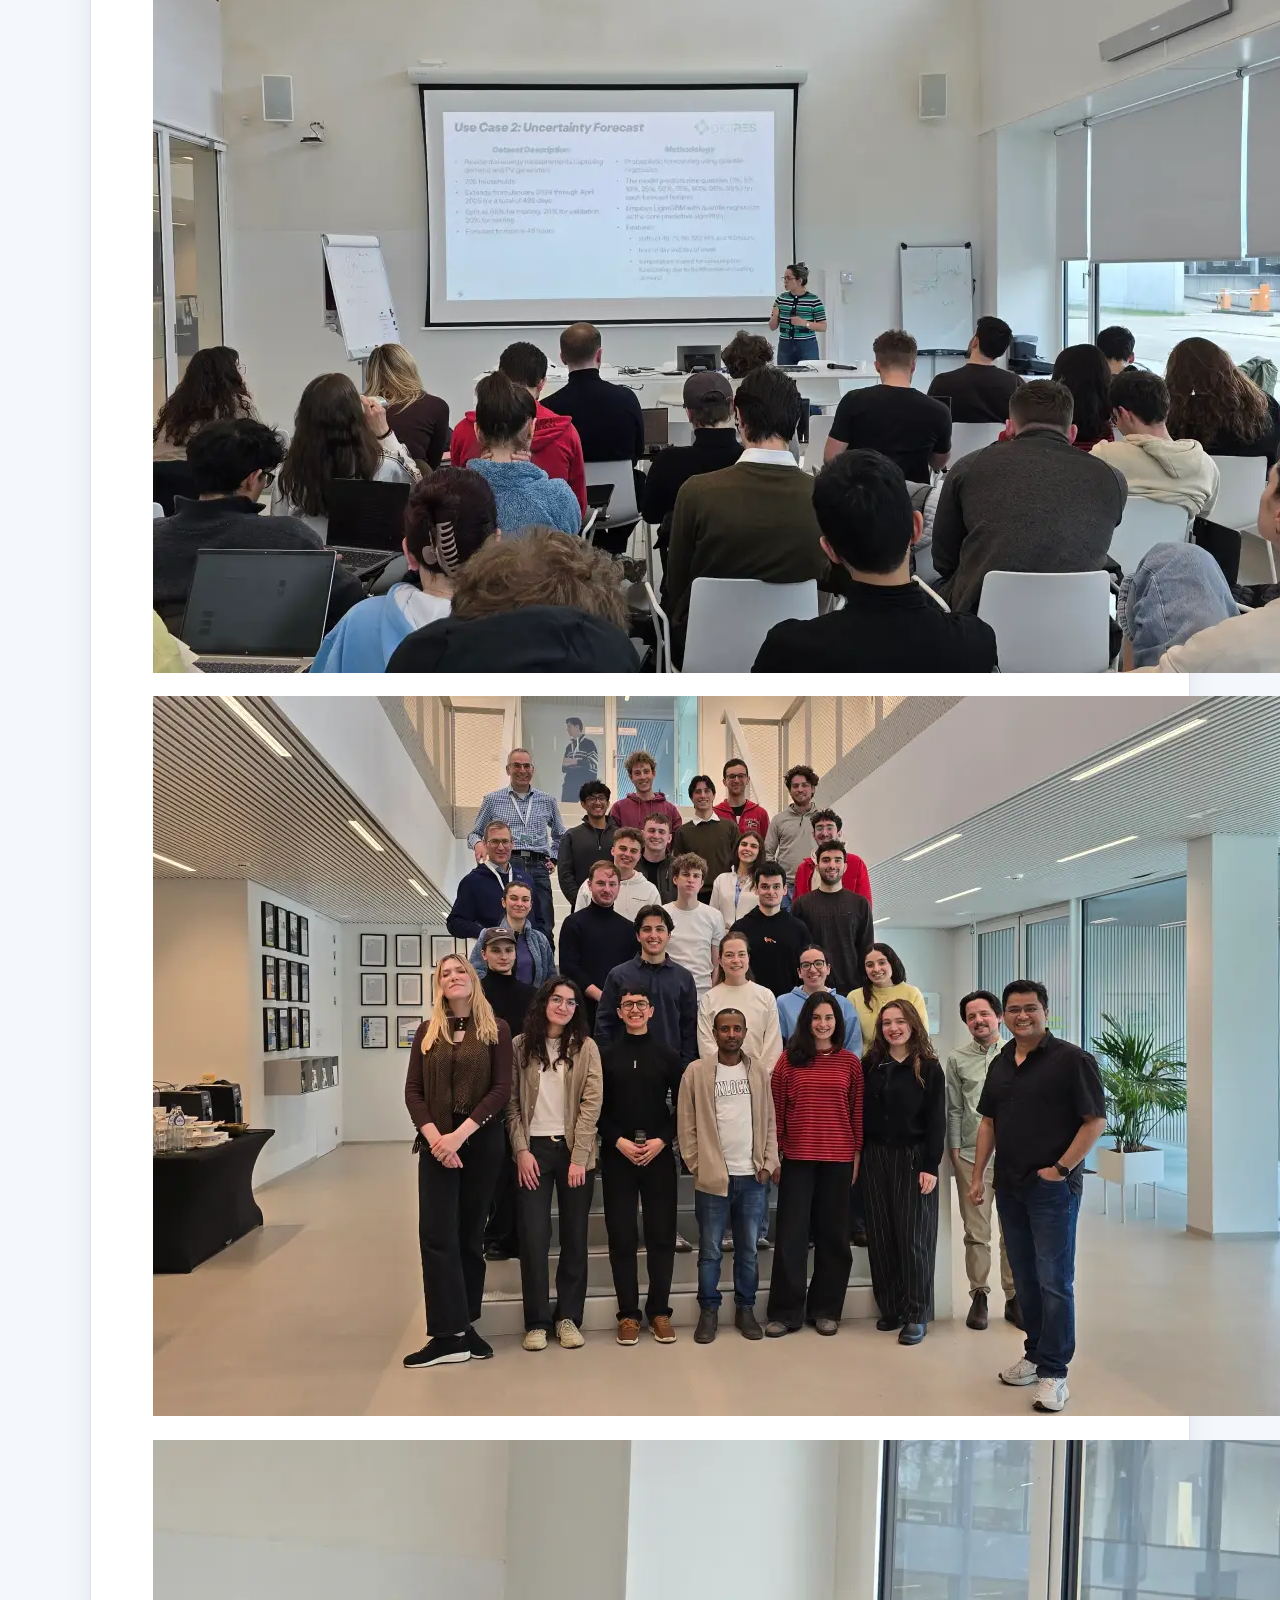
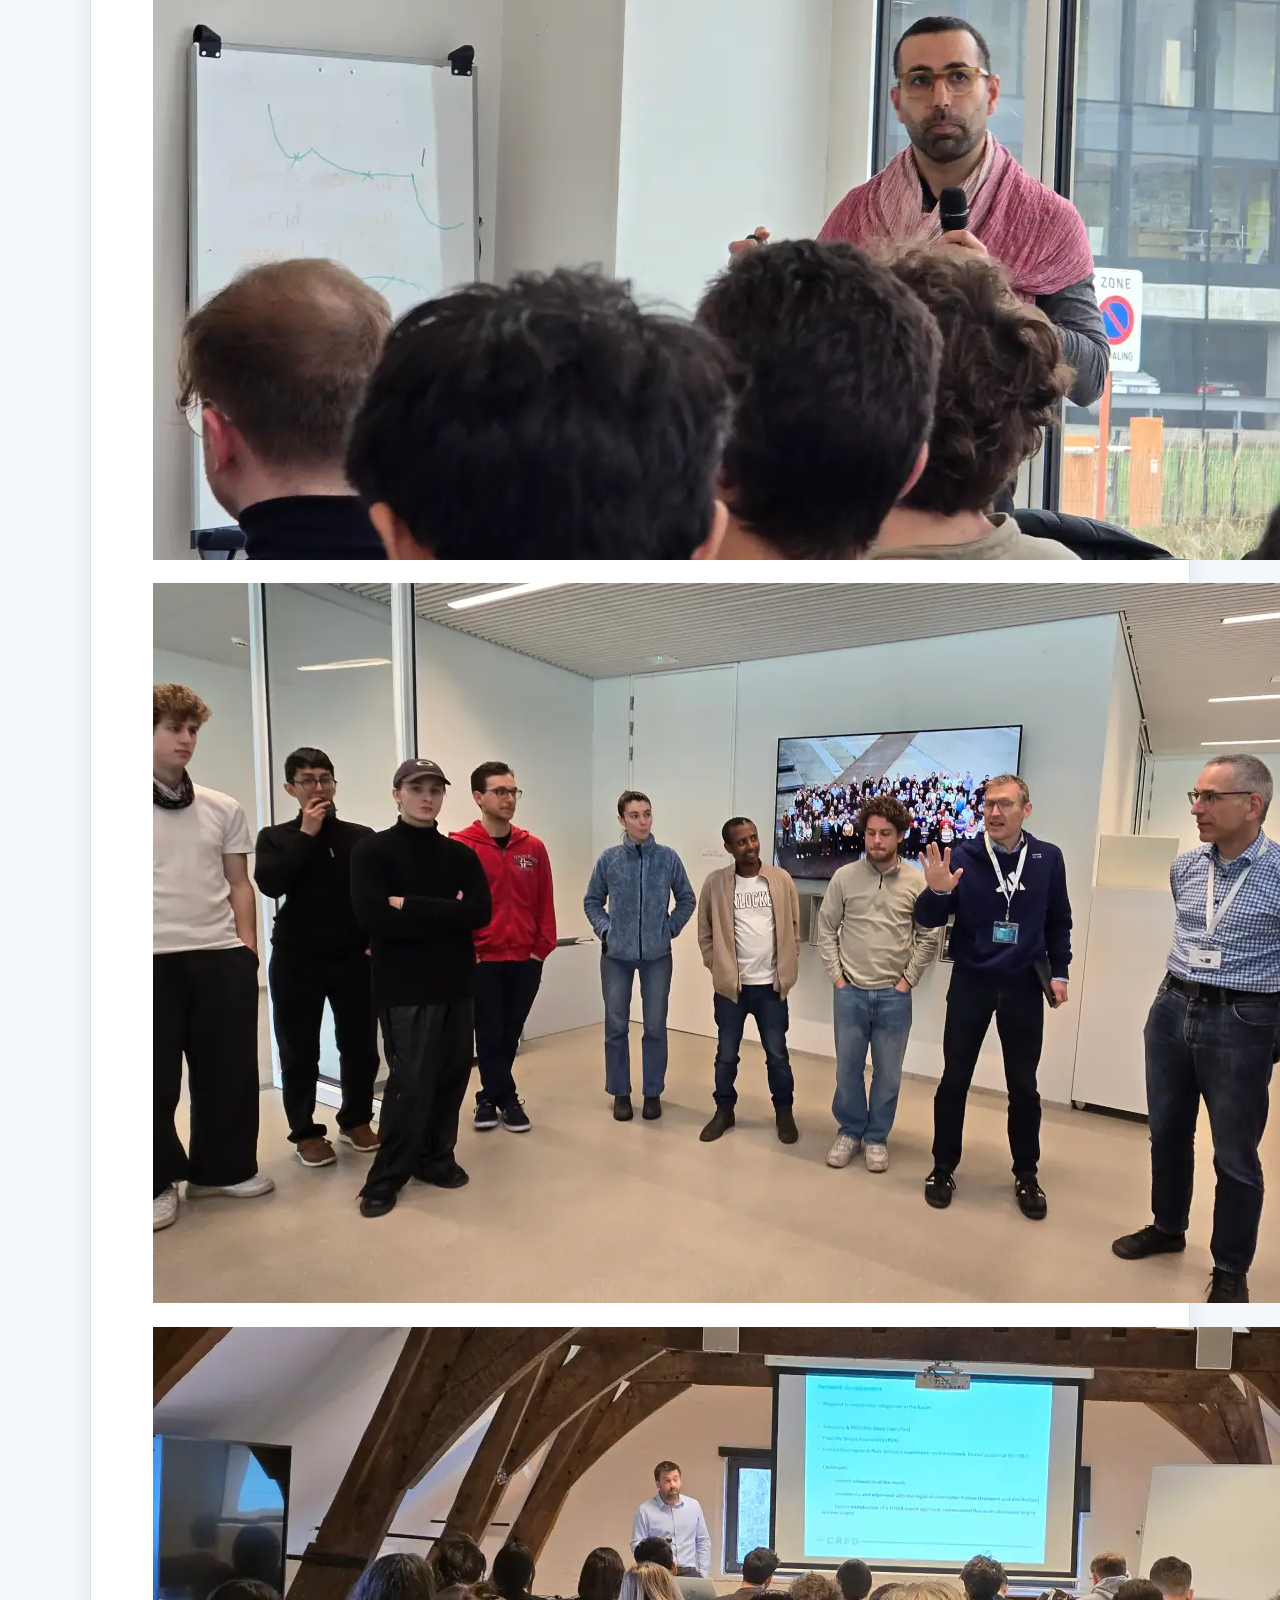
==== commit d44104d8: "adding files and gallery" ====
--- a/gallery.html
+++ b/gallery.html
@@ -125,9 +125,183 @@
                 loading="lazy"
               />
             </a>
-            <!-- <figcaption>Participants and instructors</figcaption> -->
-          </figure>
-
+          </figure>
+
+          <figure class="gallery-item">
+            <a href="assets/img/gallery/9.webp" target="_blank"
+              rel="noopener">
+              <img
+                src="assets/img/gallery/9.webp"
+                alt="Course in Leuven"
+                loading="lazy"
+              />
+            </a>
+          </figure>          
+
+          <figure class="gallery-item">
+            <a href="assets/img/gallery/10.webp" target="_blank"
+              rel="noopener">
+              <img
+                src="assets/img/gallery/10.webp"
+                alt="Course in Leuven"
+                loading="lazy"
+              />
+            </a>
+          </figure>
+
+          <figure class="gallery-item">
+            <a href="assets/img/gallery/11.webp" target="_blank"
+              rel="noopener">
+              <img
+                src="assets/img/gallery/11.webp"
+                alt="Course in Leuven"
+                loading="lazy"
+              />
+            </a>
+          </figure>
+
+          <figure class="gallery-item">
+            <a href="assets/img/gallery/12.webp" target="_blank"
+              rel="noopener">
+              <img
+                src="assets/img/gallery/12.webp"
+                alt="Course in Leuven"
+                loading="lazy"
+              />
+            </a>
+          </figure>
+
+          <figure class="gallery-item">
+            <a href="assets/img/gallery/13.webp" target="_blank"
+              rel="noopener">
+              <img
+                src="assets/img/gallery/13.webp"
+                alt="Course in Leuven"
+                loading="lazy"
+              />
+            </a>
+          </figure>
+
+          <figure class="gallery-item">
+            <a href="assets/img/gallery/14.webp" target="_blank"
+              rel="noopener">
+              <img
+                src="assets/img/gallery/14.webp"
+                alt="Course in Leuven"
+                loading="lazy"
+              />
+            </a>
+          </figure>
+
+          <figure class="gallery-item">
+            <a href="assets/img/gallery/23.webp" target="_blank"
+              rel="noopener">
+              <img
+                src="assets/img/gallery/23.webp"
+                alt="Course in Leuven"
+                loading="lazy"
+              />
+            </a>
+          </figure>
+
+          <figure class="gallery-item">
+            <a href="assets/img/gallery/16.webp" target="_blank"
+              rel="noopener">
+              <img
+                src="assets/img/gallery/16.webp"
+                alt="Course in Leuven"
+                loading="lazy"
+              />
+            </a>
+          </figure>
+
+          <figure class="gallery-item">
+            <a href="assets/img/gallery/17.webp" target="_blank"
+              rel="noopener">
+              <img
+                src="assets/img/gallery/17.webp"
+                alt="Course in Leuven"
+                loading="lazy"
+              />
+            </a>
+          </figure>
+
+          <figure class="gallery-item">
+            <a href="assets/img/gallery/18.webp" target="_blank"
+              rel="noopener">
+              <img
+                src="assets/img/gallery/18.webp"
+                alt="Course in Leuven"
+                loading="lazy"
+              />
+            </a>
+          </figure>          
+
+          <figure class="gallery-item">
+            <a href="assets/img/gallery/19.webp" target="_blank"
+              rel="noopener">
+              <img
+                src="assets/img/gallery/19.webp"
+                alt="Course in Leuven"
+                loading="lazy"
+              />
+            </a>
+          </figure>
+
+          <figure class="gallery-item">
+            <a href="assets/img/gallery/20.webp" target="_blank"
+              rel="noopener">
+              <img
+                src="assets/img/gallery/20.webp"
+                alt="Course in Leuven"
+                loading="lazy"
+              />
+            </a>
+          </figure>
+
+          <figure class="gallery-item">
+            <a href="assets/img/gallery/21.webp" target="_blank"
+              rel="noopener">
+              <img
+                src="assets/img/gallery/21.webp"
+                alt="Course in Leuven"
+                loading="lazy"
+              />
+            </a>
+          </figure>          
+
+          <figure class="gallery-item">
+            <a href="assets/img/gallery/22.webp" target="_blank"
+              rel="noopener">
+              <img
+                src="assets/img/gallery/22.webp"
+                alt="Course in Leuven"
+                loading="lazy"
+              />
+            </a>
+          </figure>          
+
+          <figure class="gallery-item">
+            <a href="assets/img/gallery/15.webp" target="_blank"
+              rel="noopener">
+              <img
+                src="assets/img/gallery/15.webp"
+                alt="Course in Leuven"
+                loading="lazy"
+              />
+            </a>
+          </figure> 
+          
+          <figure class="gallery-item">
+            <a href="assets/img/gallery/24.webp" target="_blank"
+              rel="noopener">
+              <img
+                src="assets/img/gallery/24.webp"
+                alt="Course in Leuven"
+                loading="lazy"
+              />
+            </a>
+          </figure>           
 
 
         </div>
@@ -136,9 +310,8 @@
 
     <footer>
       <div class="container">
-        ATHENS Course on Flexibility in Power System Gallery - Md Umar HASHMI<br>
-        All rights reserved<br>
-        Website Design and Maintenance by @Digiplume
+        ATHENS Course on Flexibility in Power System - Dr. Md Umar HASHMI<br>
+        Website Design and Maintenance by @Digiplume - All rights reserved
       </div>
     </footer>
   </body>
--- a/styles.css
+++ b/styles.css
@@ -0,0 +1,349 @@
+:root {
+  --bg: #f4f7fb;
+  --surface: #ffffff;
+  --surface-soft: #f8fbff;
+  --text: #1f2937;
+  --muted: #5b6472;
+  --border: #d8e1ec;
+  --primary: #1d4ed8;
+  --primary-soft: #eaf1ff;
+  --green: #0f8a5f;
+  --green-soft: #eaf8f1;
+  --amber: #b76a00;
+  --amber-soft: #fff6e7;
+  --shadow: 0 14px 30px rgba(15, 23, 42, 0.08);
+  --radius: 20px;
+}
+
+* {
+  box-sizing: border-box;
+}
+
+html {
+  scroll-behavior: smooth;
+}
+
+body {
+  margin: 0;
+  font-family:
+    Inter, ui-sans-serif, system-ui, -apple-system, BlinkMacSystemFont,
+    "Segoe UI", sans-serif;
+  color: var(--text);
+  line-height: 1.6;
+  background:
+    linear-gradient(180deg, #eaf1ff 0, #f4f7fb 220px),
+    var(--bg);
+}
+
+a {
+  color: var(--primary);
+}
+
+.container {
+  width: min(1100px, calc(100% - 2rem));
+  margin: 0 auto;
+}
+
+.hero {
+  padding: 4rem 0 2rem;
+}
+
+.eyebrow {
+  margin: 0 0 0.5rem;
+  font-size: 0.82rem;
+  font-weight: 800;
+  letter-spacing: 0.14em;
+  text-transform: uppercase;
+  color: var(--primary);
+}
+
+h1 {
+  margin: 0;
+  font-size: clamp(2.1rem, 5vw, 3.8rem);
+  line-height: 1.08;
+}
+
+.subtitle {
+  margin: 0.9rem 0 0;
+  /* max-width: 760px; */
+  color: var(--muted);
+  font-size: 1.1rem;
+  font-weight: 500;
+}
+
+.hero-badges {
+  display: flex;
+  flex-wrap: wrap;
+  gap: 0.75rem;
+  margin: 1.5rem 0;
+}
+
+.hero-badges span,
+.quick-nav a {
+  display: inline-flex;
+  align-items: center;
+  gap: 0.45rem;
+  padding: 0.75rem 1rem;
+  border-radius: 999px;
+  border: 1px solid var(--border);
+  background: var(--surface);
+  text-decoration: none;
+  color: var(--text);
+  box-shadow: var(--shadow);
+  font-weight: 600;
+}
+
+.quick-nav {
+  display: flex;
+  flex-wrap: wrap;
+  gap: 0.75rem;
+  margin-top: 1rem;
+}
+
+.quick-nav a:hover {
+  border-color: #b8c9e3;
+  transform: translateY(-1px);
+}
+
+.section-card {
+  background: var(--surface);
+  border: 1px solid var(--border);
+  border-radius: var(--radius);
+  box-shadow: var(--shadow);
+  padding: 1.4rem;
+  margin-bottom: 1.2rem;
+}
+
+.day-header {
+  display: flex;
+  justify-content: space-between;
+  gap: 1rem;
+  align-items: flex-start;
+  padding-bottom: 1rem;
+  border-bottom: 1px solid var(--border);
+  margin-bottom: 1rem;
+}
+
+.day-label {
+  margin: 0 0 0.25rem;
+  font-size: 0.8rem;
+  font-weight: 800;
+  letter-spacing: 0.12em;
+  text-transform: uppercase;
+  color: var(--primary);
+}
+
+.day-header h2 {
+  margin: 0;
+  font-size: 1.6rem;
+}
+
+.day-meta {
+  display: grid;
+  gap: 0.55rem;
+  min-width: 280px;
+}
+
+.info-pill {
+  margin: 0;
+  padding: 0.75rem 0.95rem;
+  border: 1px solid var(--border);
+  border-radius: 14px;
+  background: var(--surface-soft);
+  color: var(--muted);
+  font-size: 0.95rem;
+}
+
+.timeline {
+  display: grid;
+  gap: 0.9rem;
+}
+
+.session {
+  display: grid;
+  grid-template-columns: 150px 1fr 1fr;
+  gap: 1rem;
+  padding: 1rem;
+  border: 1px solid var(--border);
+  border-radius: 16px;
+  background: #fcfdff;
+}
+
+.time {
+  font-weight: 800;
+  color: var(--primary);
+  white-space: nowrap;
+}
+
+.tag {
+  display: inline-block;
+  font-size: 0.74rem;
+  font-weight: 800;
+  letter-spacing: 0.08em;
+  text-transform: uppercase;
+  padding: 0.3rem 0.55rem;
+  border-radius: 999px;
+  margin-bottom: 0.55rem;
+}
+
+/* a[href$=".pdf"]::after {
+  content: url(assets/img/pdf.svg);
+  vertical-align: middle;
+} */
+
+ .pdf-link::before {
+    content: url('assets/img/pdf-min.svg');
+    margin-right: 8px;
+    vertical-align: middle;
+}
+
+.lecture .tag {
+  background: var(--primary-soft);
+  color: var(--primary);
+}
+
+.lab .tag {
+  background: var(--green-soft);
+  color: var(--green);
+}
+
+.talks .tag {
+  background: var(--amber-soft);
+  color: var(--amber);
+}
+
+.session h3 {
+  margin: 0 0 0.35rem;
+  font-size: 1.06rem;
+}
+
+.session p {
+  margin: 0.35rem 0 0;
+  color: var(--muted);
+}
+
+.session ul {
+  margin: 0.4rem 0 0.45rem 1.1rem;
+  padding: 0;
+}
+
+.break {
+  padding: 0.85rem 1rem;
+  text-align: center;
+  font-weight: 700;
+  color: var(--muted);
+  border: 1px dashed var(--border);
+  border-radius: 14px;
+  background: #f8fafc;
+}
+
+.note {
+  margin-top: 1rem;
+  padding: 1rem 1.1rem;
+  border-radius: 16px;
+  border: 1px solid var(--border);
+}
+
+.note h3 {
+  margin: 0 0 0.35rem;
+  font-size: 1rem;
+}
+
+.note p {
+  margin: 0;
+}
+
+.assignment {
+  background: #fff8ec;
+  border-color: #f2dfb9;
+}
+
+.goal {
+  background: #edf9f2;
+  border-color: #ccead8;
+}
+
+footer {
+  padding: 1.8rem 0 3rem;
+  text-align: center;
+  color: var(--muted);
+  font-size: 0.95rem;
+}
+
+.back-to-top {
+  position: fixed;
+  right: 1.25rem;
+  bottom: 1.25rem;
+  z-index: 1000;
+  width: 48px;
+  height: 48px;
+  border: none;
+  border-radius: 999px;
+  background: #1d4ed8;
+  color: #ffffff;
+  font-size: 1.25rem;
+  font-weight: 700;
+  cursor: pointer;
+  box-shadow: 0 10px 24px rgba(15, 23, 42, 0.2);
+  opacity: 0;
+  visibility: hidden;
+  transform: translateY(10px);
+  transition:
+    opacity 0.2s ease,
+    visibility 0.2s ease,
+    transform 0.2s ease,
+    background 0.2s ease;
+}
+
+.back-to-top:hover {
+  background: #1e40af;
+  transform: translateY(0);
+}
+
+.back-to-top.is-visible {
+  opacity: 1;
+  visibility: visible;
+  transform: translateY(0);
+}
+
+
+@media (max-width: 820px) {
+  .day-header {
+    flex-direction: column;
+  }
+
+  .day-meta {
+    width: 100%;
+    min-width: 0;
+  }
+
+  .session {
+    grid-template-columns: 1fr;
+  }
+
+  .time {
+    margin-bottom: -0.25rem;
+  }
+}
+
+@media print {
+  body {
+    background: #ffffff;
+  }
+
+  .quick-nav {
+    display: none;
+  }
+
+  .section-card,
+  .hero-badges span {
+    box-shadow: none;
+  }
+
+  .section-card,
+  .session,
+  .info-pill,
+  .note {
+    break-inside: avoid;
+  }
+}
